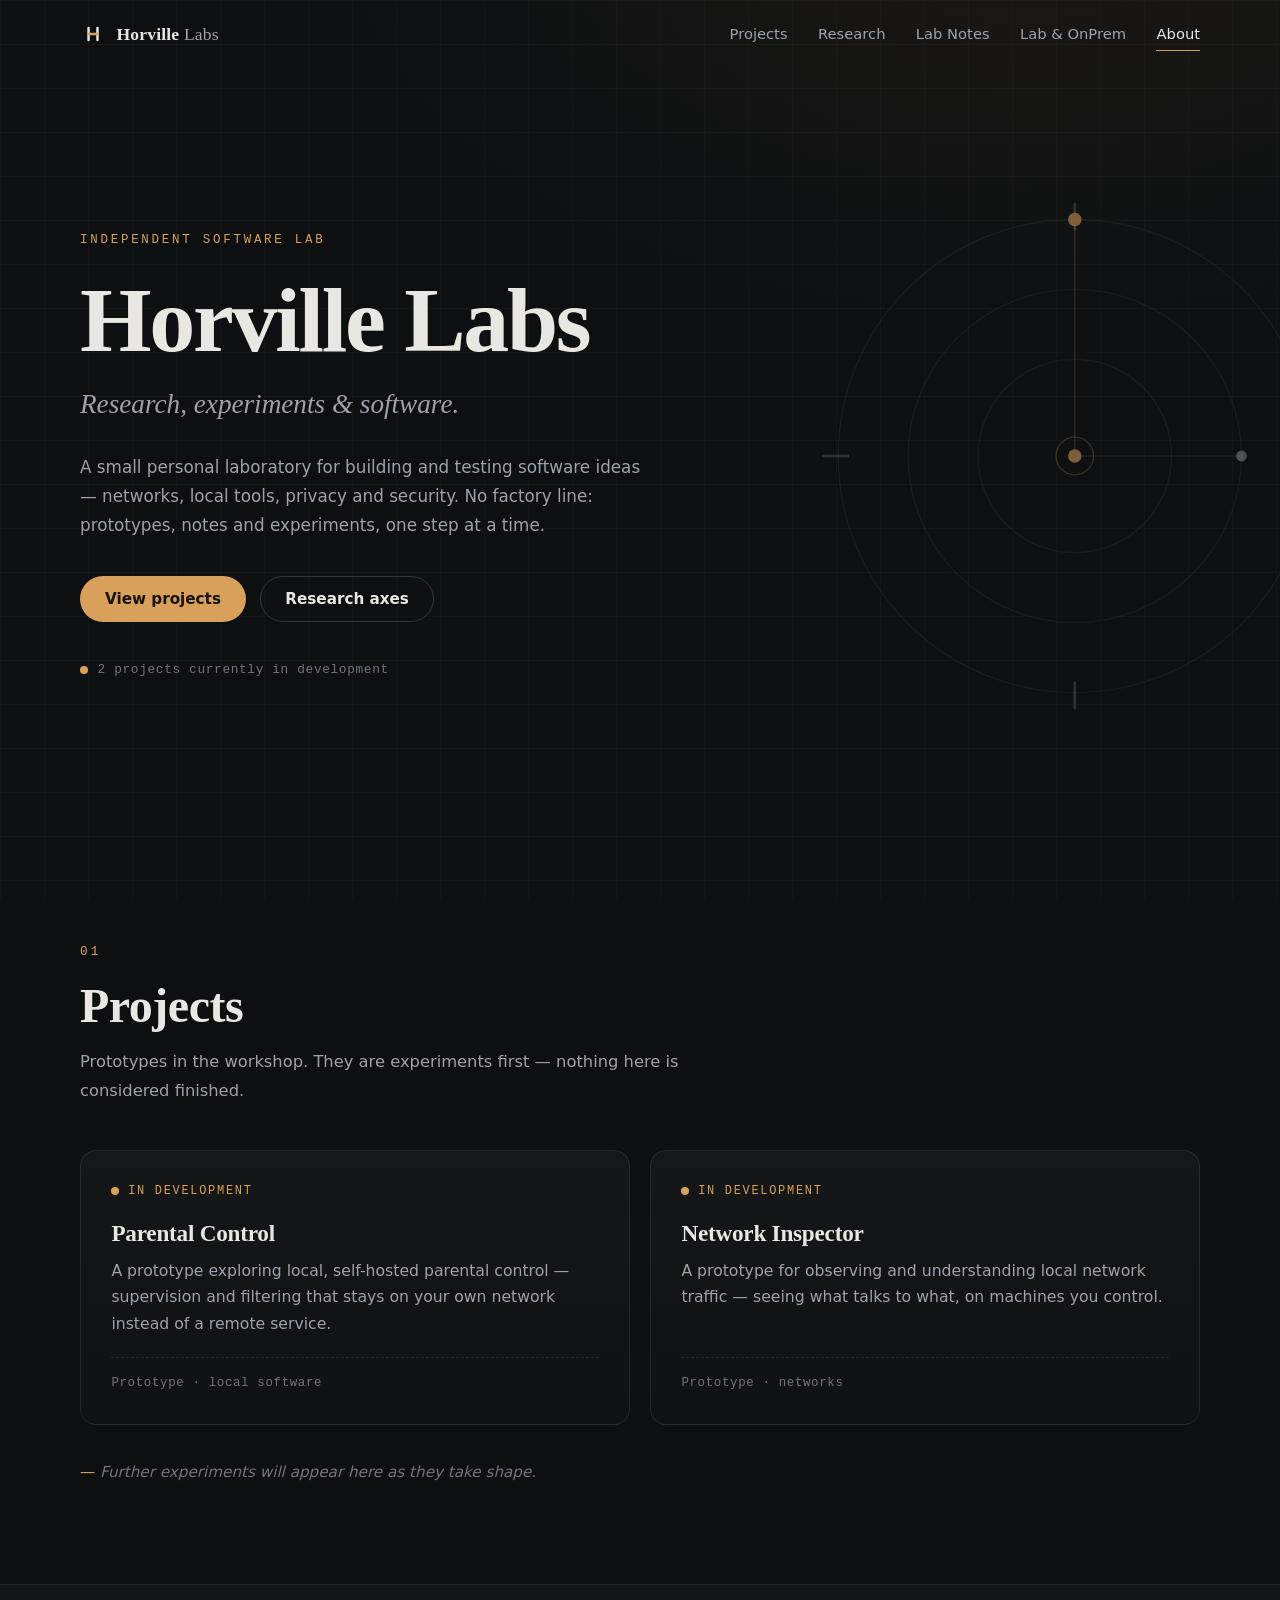
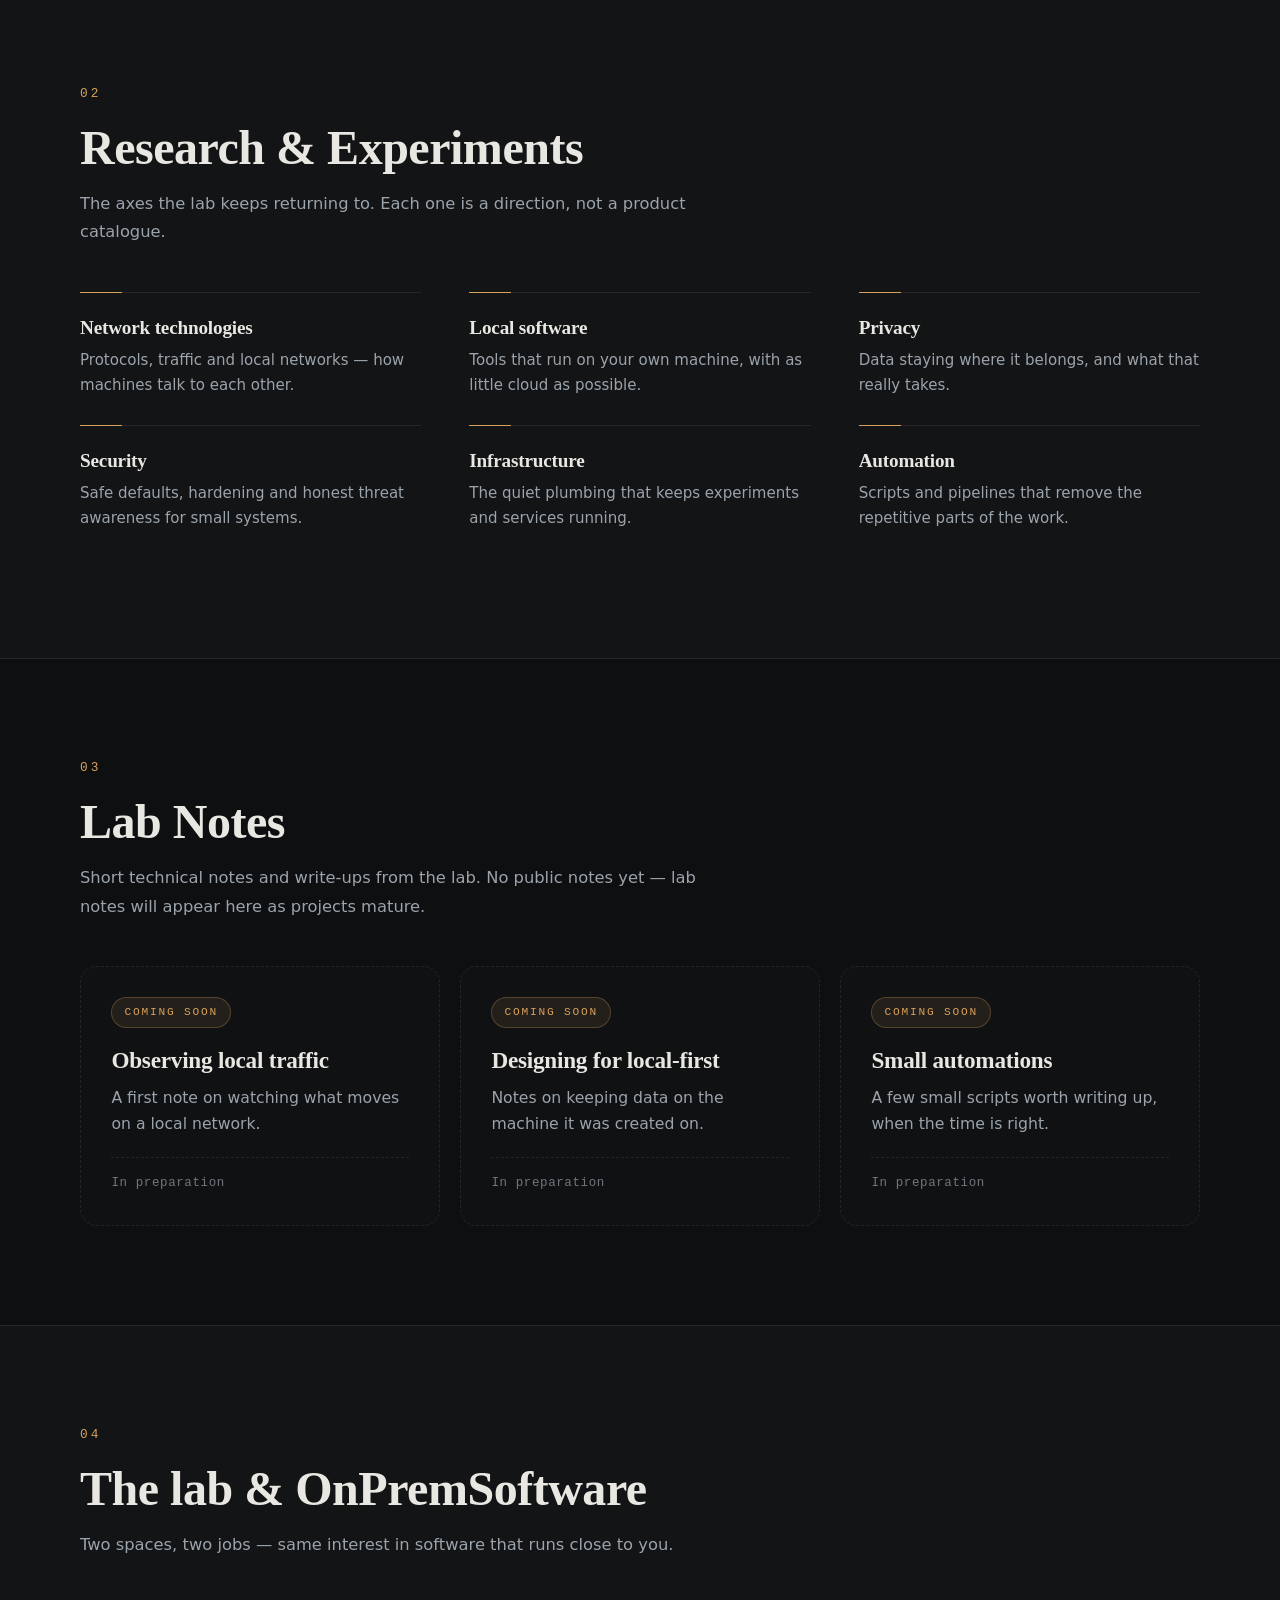
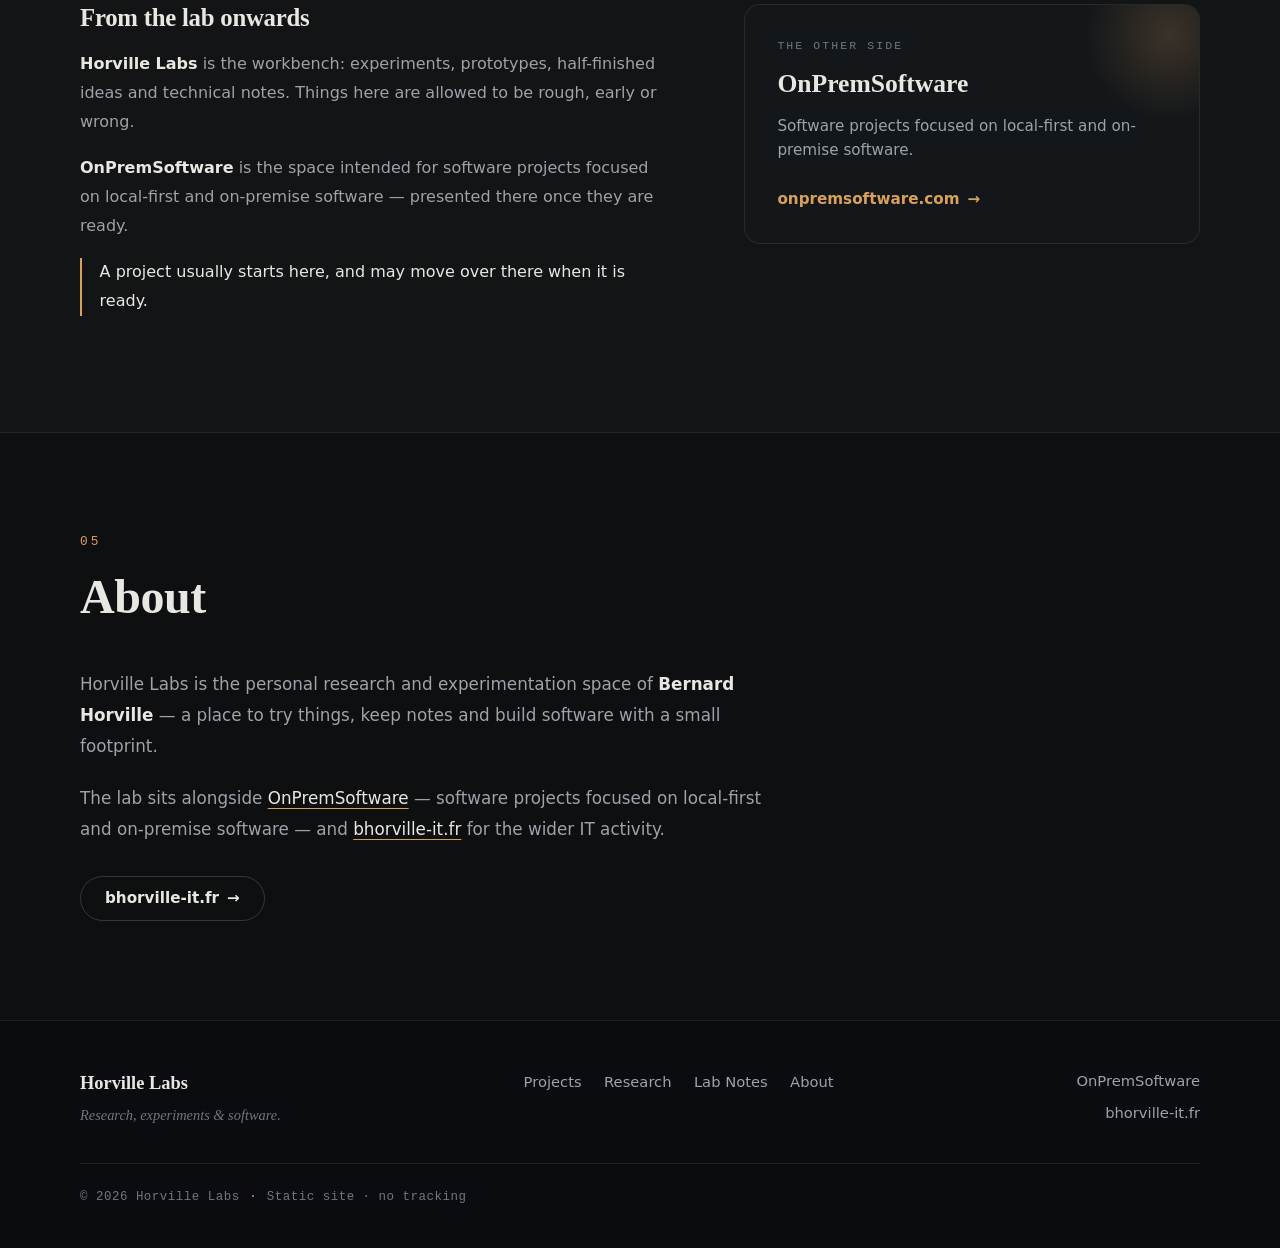
==== index.html @ bf5aa329 "Initial Horville Labs website" ====
<!DOCTYPE html>
<html lang="en">
<head>
  <meta charset="utf-8">
  <meta name="viewport" content="width=device-width, initial-scale=1">

  <title>Horville Labs — Research, experiments &amp; software</title>
  <meta name="description" content="Horville Labs is a personal software research laboratory: prototypes and experiments around networks, local software, privacy and security.">
  <link rel="canonical" href="https://horville-labs.fr/">
  <meta name="theme-color" content="#0d0f11">
  <meta name="color-scheme" content="dark">
  <meta name="author" content="Horville Labs">

  <meta property="og:type" content="website">
  <meta property="og:site_name" content="Horville Labs">
  <meta property="og:title" content="Horville Labs — Research, experiments &amp; software">
  <meta property="og:description" content="A personal software research laboratory: prototypes and experiments around networks, local software, privacy and security.">
  <meta property="og:url" content="https://horville-labs.fr/">
  <meta property="og:image" content="https://horville-labs.fr/assets/og-image.png">
  <meta property="og:image:width" content="1200">
  <meta property="og:image:height" content="630">
  <meta property="og:image:alt" content="Horville Labs — Research, experiments &amp; software.">
  <meta property="og:locale" content="en_GB">

  <meta name="twitter:card" content="summary_large_image">
  <meta name="twitter:title" content="Horville Labs — Research, experiments &amp; software">
  <meta name="twitter:description" content="A personal software research laboratory: prototypes and experiments around networks, local software, privacy and security.">
  <meta name="twitter:image" content="https://horville-labs.fr/assets/og-image.png">

  <link rel="icon" href="favicon.svg" type="image/svg+xml">
  <link rel="apple-touch-icon" href="assets/apple-touch-icon.png">

  <link rel="stylesheet" href="css/style.css">
  <script>document.documentElement.classList.add('js');</script>
  <script src="js/main.js" defer></script>

  <script type="application/ld+json">
  {
    "@context": "https://schema.org",
    "@type": "WebSite",
    "name": "Horville Labs",
    "url": "https://horville-labs.fr/",
    "description": "A personal software research laboratory: prototypes and experiments around networks, local software, privacy and security.",
    "inLanguage": "en"
  }
  </script>
</head>

<body id="top">
  <a class="skip-link" href="#main">Skip to content</a>

  <header class="site-header" data-header>
    <div class="container header-inner">
      <a class="brand" href="#top" aria-label="Horville Labs, back to top">
        <svg class="brand-mark" viewBox="0 0 64 64" aria-hidden="true" focusable="false">
          <rect width="64" height="64" rx="14" fill="none"/>
          <path d="M21 17v30M43 17v30" stroke="currentColor" stroke-width="6" stroke-linecap="round"/>
          <path class="brand-mark-accent" d="M21 32h22" stroke-width="6" stroke-linecap="round"/>
        </svg>
        <span class="brand-name">Horville<em>&nbsp;Labs</em></span>
      </a>

      <button class="nav-toggle" type="button" aria-expanded="false" aria-controls="site-nav">
        <span class="nav-toggle-bar" aria-hidden="true"></span>
        <span class="visually-hidden">Menu</span>
      </button>

      <nav class="site-nav" id="site-nav" aria-label="Main navigation" data-nav>
        <ul class="nav-list">
          <li><a href="#projects">Projects</a></li>
          <li><a href="#research">Research</a></li>
          <li><a href="#notes">Lab Notes</a></li>
          <li><a href="#onprem">Lab &amp; OnPrem</a></li>
          <li><a href="#about">About</a></li>
        </ul>
      </nav>
    </div>
  </header>

  <main id="main">

    <!-- ============ 1. HERO ============ -->
    <section class="hero" aria-labelledby="hero-title">
      <svg class="hero-graphic" viewBox="0 0 400 400" aria-hidden="true" focusable="false">
        <g class="hg-rings">
          <circle cx="200" cy="200" r="176" class="hg-ring"/>
          <circle cx="200" cy="200" r="124" class="hg-ring"/>
          <circle cx="200" cy="200" r="72" class="hg-ring"/>
          <path d="M200 12v20M200 368v20M12 200h20M368 200h20" class="hg-tick"/>
        </g>
        <g class="hg-orbit hg-orbit--a">
          <circle cx="200" cy="24" r="5" class="hg-node"/>
          <line x1="200" y1="200" x2="200" y2="24" class="hg-spoke"/>
        </g>
        <g class="hg-orbit hg-orbit--b">
          <circle cx="324" cy="200" r="4" class="hg-node hg-node--soft"/>
          <line x1="200" y1="200" x2="324" y2="200" class="hg-spoke hg-spoke--soft"/>
        </g>
        <circle cx="200" cy="200" r="5" class="hg-core"/>
        <circle cx="200" cy="200" r="14" class="hg-halo"/>
      </svg>

      <div class="container hero-inner">
        <p class="eyebrow reveal">Independent software lab</p>
        <h1 id="hero-title" class="hero-title reveal">Horville&nbsp;Labs</h1>
        <p class="hero-subtitle reveal">Research, experiments &amp; software.</p>
        <p class="hero-lead reveal">
          A small personal laboratory for building and testing software ideas —
          networks, local tools, privacy and security. No factory line:
          prototypes, notes and experiments, one step at a time.
        </p>
        <div class="hero-actions reveal">
          <a class="btn btn-primary" href="#projects">View projects</a>
          <a class="btn btn-ghost" href="#research">Research axes</a>
        </div>
        <p class="hero-status reveal">
          <span class="status-dot" aria-hidden="true"></span>
          2 projects currently in development
        </p>
      </div>
    </section>

    <!-- ============ 2. PROJECTS ============ -->
    <section class="section" id="projects" aria-labelledby="projects-title">
      <div class="container">
        <header class="section-head reveal">
          <p class="section-index" aria-hidden="true">01</p>
          <h2 id="projects-title">Projects</h2>
          <p class="section-lead">
            Prototypes in the workshop. They are experiments first —
            nothing here is considered finished.
          </p>
        </header>

        <!-- To add a project: copy one <li> block below and edit title, status and description. -->
        <ul class="project-grid">
          <li class="reveal">
            <article class="card project-card">
              <p class="card-status">
                <span class="status-dot" aria-hidden="true"></span>
                In development
              </p>
              <h3 class="card-title">Parental Control</h3>
              <p class="card-text">
                A prototype exploring local, self-hosted parental control —
                supervision and filtering that stays on your own network
                instead of a remote service.
              </p>
              <p class="card-meta">Prototype · local software</p>
            </article>
          </li>
          <li class="reveal">
            <article class="card project-card">
              <p class="card-status">
                <span class="status-dot" aria-hidden="true"></span>
                In development
              </p>
              <h3 class="card-title">Network Inspector</h3>
              <p class="card-text">
                A prototype for observing and understanding local network
                traffic — seeing what talks to what, on machines you control.
              </p>
              <p class="card-meta">Prototype · networks</p>
            </article>
          </li>
        </ul>

        <p class="section-note reveal">
          Further experiments will appear here as they take shape.
        </p>
      </div>
    </section>

    <!-- ============ 3. RESEARCH & EXPERIMENTS ============ -->
    <section class="section section--soft" id="research" aria-labelledby="research-title">
      <div class="container">
        <header class="section-head reveal">
          <p class="section-index" aria-hidden="true">02</p>
          <h2 id="research-title">Research &amp; Experiments</h2>
          <p class="section-lead">
            The axes the lab keeps returning to. Each one is a direction,
            not a product catalogue.
          </p>
        </header>

        <ul class="axes-grid">
          <li class="axis reveal">
            <h3>Network technologies</h3>
            <p>Protocols, traffic and local networks — how machines talk to each other.</p>
          </li>
          <li class="axis reveal">
            <h3>Local software</h3>
            <p>Tools that run on your own machine, with as little cloud as possible.</p>
          </li>
          <li class="axis reveal">
            <h3>Privacy</h3>
            <p>Data staying where it belongs, and what that really takes.</p>
          </li>
          <li class="axis reveal">
            <h3>Security</h3>
            <p>Safe defaults, hardening and honest threat awareness for small systems.</p>
          </li>
          <li class="axis reveal">
            <h3>Infrastructure</h3>
            <p>The quiet plumbing that keeps experiments and services running.</p>
          </li>
          <li class="axis reveal">
            <h3>Automation</h3>
            <p>Scripts and pipelines that remove the repetitive parts of the work.</p>
          </li>
        </ul>
      </div>
    </section>

    <!-- ============ 4. LAB NOTES ============ -->
    <section class="section" id="notes" aria-labelledby="notes-title">
      <div class="container">
        <header class="section-head reveal">
          <p class="section-index" aria-hidden="true">03</p>
          <h2 id="notes-title">Lab Notes</h2>
          <p class="section-lead">
            Short technical notes and write-ups from the lab.
            No public notes yet — lab notes will appear here as projects
            mature.
          </p>
        </header>

        <ul class="notes-grid">
          <li class="reveal">
            <article class="card note-card">
              <p class="badge">Coming soon</p>
              <h3 class="card-title">Observing local traffic</h3>
              <p class="card-text">
                A first note on watching what moves on a local network.
              </p>
              <p class="card-meta">In preparation</p>
            </article>
          </li>
          <li class="reveal">
            <article class="card note-card">
              <p class="badge">Coming soon</p>
              <h3 class="card-title">Designing for local-first</h3>
              <p class="card-text">
                Notes on keeping data on the machine it was created on.
              </p>
              <p class="card-meta">In preparation</p>
            </article>
          </li>
          <li class="reveal">
            <article class="card note-card">
              <p class="badge">Coming soon</p>
              <h3 class="card-title">Small automations</h3>
              <p class="card-text">
                A few small scripts worth writing up, when the time is right.
              </p>
              <p class="card-meta">In preparation</p>
            </article>
          </li>
        </ul>
      </div>
    </section>

    <!-- ============ 5. RELATIONSHIP WITH ONPREMSOFTWARE ============ -->
    <section class="section section--soft" id="onprem" aria-labelledby="onprem-title">
      <div class="container">
        <header class="section-head reveal">
          <p class="section-index" aria-hidden="true">04</p>
          <h2 id="onprem-title">The lab &amp; OnPremSoftware</h2>
          <p class="section-lead">
            Two spaces, two jobs — same interest in software that runs close
            to you.
          </p>
        </header>

        <div class="split">
          <div class="split-text reveal">
            <h3>From the lab onwards</h3>
            <p>
              <strong>Horville Labs</strong> is the workbench: experiments,
              prototypes, half-finished ideas and technical notes. Things here
              are allowed to be rough, early or wrong.
            </p>
            <p>
              <strong>OnPremSoftware</strong> is the space intended for
              software projects focused on local-first and on-premise
              software — presented there once they are ready.
            </p>
            <p class="split-note">
              A project usually starts here, and may move over there when it
              is ready.
            </p>
          </div>

          <aside class="link-card reveal" aria-label="OnPremSoftware">
            <p class="link-card-label">The other side</p>
            <p class="link-card-name">OnPremSoftware</p>
            <p class="link-card-text">
              Software projects focused on local-first and on-premise
              software.
            </p>
            <a class="link-arrow" href="https://onpremsoftware.com" rel="noopener">
              onpremsoftware.com
              <span aria-hidden="true">&rarr;</span>
            </a>
          </aside>
        </div>
      </div>
    </section>

    <!-- ============ 6. ABOUT ============ -->
    <section class="section" id="about" aria-labelledby="about-title">
      <div class="container">
        <header class="section-head reveal">
          <p class="section-index" aria-hidden="true">05</p>
          <h2 id="about-title">About</h2>
        </header>

        <div class="about reveal">
          <p>
            Horville Labs is the personal research and experimentation space
            of <strong>Bernard Horville</strong> — a place to try things,
            keep notes and build software with a small footprint.
          </p>
          <p>
            The lab sits alongside
            <a href="https://onpremsoftware.com" rel="noopener">OnPremSoftware</a>
            — software projects focused on local-first and on-premise
            software — and
            <a href="https://bhorville-it.fr" rel="noopener">bhorville-it.fr</a>
            for the wider IT activity.
          </p>
          <a class="btn btn-ghost" href="https://bhorville-it.fr" rel="noopener">
            bhorville-it.fr <span aria-hidden="true">&rarr;</span>
          </a>
        </div>
      </div>
    </section>

  </main>

  <footer class="site-footer">
    <div class="container footer-inner">
      <div class="footer-brand">
        <p class="footer-name">Horville Labs</p>
        <p class="footer-tag">Research, experiments &amp; software.</p>
      </div>

      <nav class="footer-nav" aria-label="Footer navigation">
        <ul>
          <li><a href="#projects">Projects</a></li>
          <li><a href="#research">Research</a></li>
          <li><a href="#notes">Lab Notes</a></li>
          <li><a href="#about">About</a></li>
        </ul>
      </nav>

      <div class="footer-links">
        <a href="https://onpremsoftware.com" rel="noopener">OnPremSoftware</a>
        <a href="https://bhorville-it.fr" rel="noopener">bhorville-it.fr</a>
      </div>

      <p class="footer-copy">
        <span>&copy; <span data-year>2026</span> Horville Labs</span>
        <span class="footer-sep" aria-hidden="true">·</span>
        <span>Static site · no tracking</span>
      </p>
    </div>
  </footer>
</body>
</html>
---- css/style.css ----
/* ==========================================================================
   Horville Labs — Research, experiments & software
   Design: dark, elegant, experimental — no framework, no build step.
   ========================================================================== */

:root {
  --bg: #0d0f11;
  --bg-soft: #101315;
  --surface: rgba(255, 255, 255, 0.025);
  --surface-strong: #14171a;
  --line: rgba(233, 231, 226, 0.09);
  --line-strong: rgba(233, 231, 226, 0.18);
  --text: #e9e7e2;
  --muted: #9ba3ab;
  --faint: #6f767e;
  --accent: #d9a05b;
  --accent-strong: #e8b273;
  --accent-ink: #17110a;
  --accent-soft: rgba(217, 160, 91, 0.1);

  --serif: "Iowan Old Style", "Palatino Linotype", Palatino, "Book Antiqua",
    Georgia, "Times New Roman", serif;
  --sans: system-ui, -apple-system, "Segoe UI", Roboto, Helvetica, Arial,
    sans-serif;
  --mono: ui-monospace, SFMono-Regular, "SF Mono", Menlo, Consolas,
    "Liberation Mono", monospace;

  --radius: 16px;
  --container: 1120px;
  --header-h: 68px;
  --ease: cubic-bezier(0.2, 0.7, 0.3, 1);
}

/* ---------- Reset & base ---------- */

*,
*::before,
*::after {
  box-sizing: border-box;
}

html {
  scroll-behavior: smooth;
  scroll-padding-top: calc(var(--header-h) + 16px);
  -webkit-text-size-adjust: 100%;
  scrollbar-color: #2a2f34 var(--bg);
  scrollbar-width: thin;
}

body {
  margin: 0;
  background-color: var(--bg);
  background-image:
    linear-gradient(rgba(233, 231, 226, 0.025) 1px, transparent 1px),
    linear-gradient(90deg, rgba(233, 231, 226, 0.025) 1px, transparent 1px),
    radial-gradient(
      1100px 650px at 80% -10%,
      rgba(217, 160, 91, 0.07),
      transparent 65%
    );
  background-size: 44px 44px, 44px 44px, 100% 100%;
  background-attachment: fixed;
  color: var(--text);
  font-family: var(--sans);
  font-size: 1rem;
  line-height: 1.6;
  -webkit-font-smoothing: antialiased;
  -moz-osx-font-smoothing: grayscale;
}

h1,
h2,
h3 {
  font-family: var(--serif);
  font-weight: 700;
  line-height: 1.15;
  letter-spacing: -0.01em;
  margin: 0;
  text-wrap: balance;
}

p {
  margin: 0;
}

a {
  color: inherit;
}

img,
svg {
  display: block;
  max-width: 100%;
}

ul {
  margin: 0;
  padding: 0;
  list-style: none;
}

::selection {
  background: rgba(217, 160, 91, 0.32);
  color: #fff;
}

:focus-visible {
  outline: 2px solid var(--accent);
  outline-offset: 3px;
  border-radius: 3px;
}

.container {
  width: min(var(--container), 100% - 2.5rem);
  margin-inline: auto;
}

.visually-hidden {
  position: absolute !important;
  width: 1px;
  height: 1px;
  padding: 0;
  margin: -1px;
  overflow: hidden;
  clip: rect(0 0 0 0);
  white-space: nowrap;
  border: 0;
}

.skip-link {
  position: absolute;
  top: -100%;
  left: 1rem;
  z-index: 100;
  padding: 0.7rem 1.1rem;
  background: var(--accent);
  color: var(--accent-ink);
  font-weight: 600;
  text-decoration: none;
  border-radius: 0 0 8px 8px;
}

.skip-link:focus {
  top: 0;
}

/* ---------- Header ---------- */

.site-header {
  position: sticky;
  top: 0;
  z-index: 60;
  border-bottom: 1px solid transparent;
  transition: background-color 0.3s ease, border-color 0.3s ease;
}

.site-header.is-scrolled {
  background-color: rgba(13, 15, 17, 0.86);
  -webkit-backdrop-filter: blur(12px);
  backdrop-filter: blur(12px);
  border-bottom-color: var(--line);
}

.header-inner {
  display: flex;
  align-items: center;
  justify-content: space-between;
  gap: 1.5rem;
  min-height: var(--header-h);
}

.brand {
  display: inline-flex;
  align-items: center;
  gap: 0.65rem;
  text-decoration: none;
  color: var(--text);
}

.brand-mark {
  width: 26px;
  height: 26px;
}

.brand-mark-accent {
  stroke: var(--accent);
}

.brand-name {
  font-family: var(--serif);
  font-size: 1.1rem;
  font-weight: 700;
  letter-spacing: 0.01em;
}

.brand-name em {
  font-style: normal;
  font-weight: 400;
  color: var(--muted);
}

.nav-list {
  display: flex;
  align-items: center;
  gap: clamp(1rem, 2.4vw, 1.9rem);
}

.nav-list a {
  position: relative;
  display: inline-block;
  padding: 0.35rem 0;
  font-size: 0.92rem;
  color: var(--muted);
  text-decoration: none;
  transition: color 0.25s ease;
}

.nav-list a::after {
  content: "";
  position: absolute;
  left: 0;
  bottom: 0;
  width: 0;
  height: 1px;
  background: var(--accent);
  transition: width 0.3s var(--ease);
}

.nav-list a:hover,
.nav-list a:focus-visible,
.nav-list a[aria-current="true"] {
  color: var(--text);
}

.nav-list a:hover::after,
.nav-list a:focus-visible::after,
.nav-list a[aria-current="true"]::after {
  width: 100%;
}

.nav-toggle {
  display: none;
  align-items: center;
  justify-content: center;
  width: 44px;
  height: 44px;
  padding: 0;
  background: none;
  border: 1px solid var(--line);
  border-radius: 10px;
  cursor: pointer;
}

.nav-toggle-bar,
.nav-toggle-bar::before,
.nav-toggle-bar::after {
  display: block;
  width: 18px;
  height: 1.5px;
  background: var(--text);
  transition: transform 0.3s var(--ease), opacity 0.2s ease;
}

.nav-toggle-bar {
  position: relative;
}

.nav-toggle-bar::before,
.nav-toggle-bar::after {
  content: "";
  position: absolute;
  left: 0;
}

.nav-toggle-bar::before {
  top: -6px;
}

.nav-toggle-bar::after {
  top: 6px;
}

.nav-toggle[aria-expanded="true"] .nav-toggle-bar {
  background: transparent;
}

.nav-toggle[aria-expanded="true"] .nav-toggle-bar::before {
  transform: translateY(6px) rotate(45deg);
}

.nav-toggle[aria-expanded="true"] .nav-toggle-bar::after {
  transform: translateY(-6px) rotate(-45deg);
}

/* ---------- Hero ---------- */

.hero {
  position: relative;
  display: flex;
  align-items: center;
  min-height: min(86vh, 920px);
  padding: clamp(4rem, 10vh, 7rem) 0;
  overflow: hidden;
}

.hero-inner {
  position: relative;
  z-index: 1;
}

.hero-graphic {
  position: absolute;
  top: 50%;
  right: max(-70px, -5vw);
  width: clamp(360px, 42vw, 540px);
  transform: translateY(-50%);
  opacity: 0.55;
  pointer-events: none;
  z-index: 0;
}

.eyebrow {
  font-family: var(--mono);
  font-size: 0.78rem;
  letter-spacing: 0.22em;
  text-transform: uppercase;
  color: var(--accent);
  margin-bottom: 1.4rem;
}

.hero-title {
  font-size: clamp(3rem, 9.5vw, 5.75rem);
  line-height: 1;
  letter-spacing: -0.025em;
}

.hero-subtitle {
  margin-top: 1.1rem;
  font-family: var(--serif);
  font-style: italic;
  font-size: clamp(1.25rem, 2.6vw, 1.7rem);
  color: var(--muted);
}

.hero-lead {
  max-width: 54ch;
  margin-top: 1.6rem;
  font-size: 1.05rem;
  line-height: 1.75;
  color: var(--muted);
}

.hero-actions {
  display: flex;
  flex-wrap: wrap;
  gap: 0.9rem;
  margin-top: 2.2rem;
}

.hero-status {
  display: flex;
  align-items: center;
  gap: 0.6rem;
  margin-top: 2.4rem;
  font-family: var(--mono);
  font-size: 0.8rem;
  letter-spacing: 0.05em;
  color: var(--faint);
}

/* Hero graphic elements */

.hg-ring {
  fill: none;
  stroke: rgba(233, 231, 226, 0.1);
  stroke-width: 1;
}

.hg-tick {
  fill: none;
  stroke: rgba(233, 231, 226, 0.28);
  stroke-width: 2;
}

.hg-orbit {
  transform-box: view-box;
  transform-origin: 50% 50%;
}

.hg-orbit--a {
  animation: hg-spin 44s linear infinite;
}

.hg-orbit--b {
  animation: hg-spin 76s linear infinite reverse;
}

.hg-node {
  fill: var(--accent);
}

.hg-node--soft {
  fill: rgba(233, 231, 226, 0.55);
}

.hg-spoke {
  stroke: rgba(217, 160, 91, 0.35);
  stroke-width: 1;
}

.hg-spoke--soft {
  stroke: rgba(233, 231, 226, 0.12);
}

.hg-core {
  fill: var(--accent);
}

.hg-halo {
  fill: none;
  stroke: rgba(217, 160, 91, 0.4);
  stroke-width: 1;
  animation: hg-breathe 4.5s ease-in-out infinite;
}

@keyframes hg-spin {
  to {
    transform: rotate(360deg);
  }
}

@keyframes hg-breathe {
  0%,
  100% {
    opacity: 0.35;
  }
  50% {
    opacity: 1;
  }
}

/* ---------- Buttons ---------- */

.btn {
  display: inline-flex;
  align-items: center;
  gap: 0.5rem;
  padding: 0.8rem 1.5rem;
  border: 1px solid transparent;
  border-radius: 999px;
  font-family: var(--sans);
  font-size: 0.95rem;
  font-weight: 600;
  line-height: 1.2;
  text-decoration: none;
  cursor: pointer;
  transition: background-color 0.25s ease, border-color 0.25s ease,
    color 0.25s ease, transform 0.25s var(--ease);
}

.btn-primary {
  background: var(--accent);
  color: var(--accent-ink);
}

.btn-primary:hover {
  background: var(--accent-strong);
  transform: translateY(-1px);
}

.btn-ghost {
  border-color: var(--line-strong);
  color: var(--text);
}

.btn-ghost:hover {
  border-color: var(--accent);
  color: var(--accent);
  transform: translateY(-1px);
}

/* ---------- Sections ---------- */

.section {
  position: relative;
  padding: clamp(4.5rem, 11vh, 7.5rem) 0;
  scroll-margin-top: calc(var(--header-h) + 8px);
}

.section--soft {
  background-color: rgba(255, 255, 255, 0.018);
  border-top: 1px solid var(--line);
  border-bottom: 1px solid var(--line);
}

.section-head {
  max-width: 62ch;
  margin-bottom: clamp(2.5rem, 5vh, 3.5rem);
}

.section-index {
  font-family: var(--mono);
  font-size: 0.8rem;
  letter-spacing: 0.24em;
  color: var(--accent);
  margin-bottom: 1rem;
}

.section-head h2 {
  font-size: clamp(2rem, 4.5vw, 3rem);
  margin-bottom: 0.9rem;
}

.section-lead {
  color: var(--muted);
  line-height: 1.75;
  font-size: 1.02rem;
}

.section-note {
  margin-top: 2.2rem;
  color: var(--faint);
  font-size: 0.95rem;
  font-style: italic;
}

.section-note::before {
  content: "— ";
  color: var(--accent);
  font-style: normal;
}

/* ---------- Cards (projects, notes) ---------- */

.project-grid,
.notes-grid {
  display: grid;
  grid-template-columns: repeat(auto-fit, minmax(290px, 1fr));
  gap: 1.25rem;
}

.project-grid > li,
.notes-grid > li {
  display: flex;
}

.card {
  position: relative;
  display: flex;
  flex-direction: column;
  flex: 1;
  width: 100%;
  padding: clamp(1.4rem, 3vw, 1.9rem);
  background: linear-gradient(
    180deg,
    rgba(255, 255, 255, 0.035),
    rgba(255, 255, 255, 0.012)
  );
  border: 1px solid var(--line);
  border-radius: var(--radius);
  overflow: hidden;
  transition: border-color 0.3s ease, transform 0.3s var(--ease),
    background-color 0.3s ease;
}

.card::before {
  content: "";
  position: absolute;
  top: 0;
  left: 0;
  width: 100%;
  height: 2px;
  background: linear-gradient(90deg, var(--accent), transparent 65%);
  opacity: 0;
  transition: opacity 0.35s ease;
}

.card:hover {
  border-color: var(--line-strong);
  transform: translateY(-3px);
}

.card:hover::before {
  opacity: 0.85;
}

.card-status {
  display: flex;
  align-items: center;
  gap: 0.55rem;
  font-family: var(--mono);
  font-size: 0.75rem;
  letter-spacing: 0.14em;
  text-transform: uppercase;
  color: var(--accent);
  margin-bottom: 1.2rem;
}

.status-dot {
  width: 8px;
  height: 8px;
  border-radius: 50%;
  background: var(--accent);
  animation: dot-pulse 2.8s ease-out infinite;
}

@keyframes dot-pulse {
  0% {
    box-shadow: 0 0 0 0 rgba(217, 160, 91, 0.45);
  }
  70% {
    box-shadow: 0 0 0 7px rgba(217, 160, 91, 0);
  }
  100% {
    box-shadow: 0 0 0 0 rgba(217, 160, 91, 0);
  }
}

.card-title {
  font-size: 1.45rem;
  margin-bottom: 0.7rem;
}

.card-text {
  color: var(--muted);
  font-size: 0.98rem;
  line-height: 1.7;
}

.card-meta {
  margin-top: auto;
  padding-top: 1.2rem;
  font-family: var(--mono);
  font-size: 0.78rem;
  letter-spacing: 0.05em;
  color: var(--faint);
}

.card-meta::before {
  content: "";
  display: block;
  margin-bottom: 1rem;
  border-top: 1px dashed var(--line);
}

.badge {
  display: inline-block;
  align-self: flex-start;
  padding: 0.32rem 0.75rem;
  margin-bottom: 1.2rem;
  font-family: var(--mono);
  font-size: 0.7rem;
  letter-spacing: 0.16em;
  text-transform: uppercase;
  color: var(--accent);
  background: var(--accent-soft);
  border: 1px solid rgba(217, 160, 91, 0.28);
  border-radius: 999px;
}

.note-card {
  background: rgba(255, 255, 255, 0.012);
  border-style: dashed;
}

/* ---------- Research axes ---------- */

.axes-grid {
  display: grid;
  grid-template-columns: repeat(auto-fit, minmax(255px, 1fr));
  column-gap: clamp(1.5rem, 4vw, 3rem);
  row-gap: 0;
}

.axis {
  position: relative;
  padding: 1.5rem 0 1.75rem;
  border-top: 1px solid var(--line);
}

.axis::before {
  content: "";
  position: absolute;
  top: -1px;
  left: 0;
  width: 42px;
  height: 1px;
  background: var(--accent);
}

.axis h3 {
  font-size: 1.2rem;
  margin-bottom: 0.55rem;
}

.axis p {
  color: var(--muted);
  font-size: 0.94rem;
  line-height: 1.65;
}

/* ---------- Split: lab & OnPremSoftware ---------- */

.split {
  display: grid;
  grid-template-columns: 1.15fr 0.85fr;
  gap: clamp(1.5rem, 4vw, 3rem);
  align-items: start;
}

.split-text h3 {
  font-size: 1.55rem;
  margin-bottom: 1.1rem;
}

.split-text p {
  color: var(--muted);
  line-height: 1.8;
  margin-bottom: 1.1rem;
  max-width: 58ch;
}

.split-text strong {
  color: var(--text);
}

.split-note {
  padding-left: 1.1rem;
  border-left: 2px solid var(--accent);
  color: var(--text) !important;
}

.link-card {
  position: relative;
  padding: clamp(1.5rem, 3vw, 2rem);
  background: var(--surface-strong);
  border: 1px solid var(--line);
  border-radius: var(--radius);
  overflow: hidden;
}

.link-card::after {
  content: "";
  position: absolute;
  top: -55px;
  right: -55px;
  width: 170px;
  height: 170px;
  background: radial-gradient(
    circle,
    rgba(217, 160, 91, 0.2),
    transparent 70%
  );
  pointer-events: none;
}

.link-card-label {
  font-family: var(--mono);
  font-size: 0.72rem;
  letter-spacing: 0.18em;
  text-transform: uppercase;
  color: var(--faint);
}

.link-card-name {
  font-family: var(--serif);
  font-size: 1.6rem;
  font-weight: 700;
  margin-top: 0.5rem;
}

.link-card-text {
  margin-top: 0.6rem;
  color: var(--muted);
  font-size: 0.95rem;
}

.link-arrow {
  display: inline-flex;
  align-items: center;
  gap: 0.5rem;
  margin-top: 1.5rem;
  font-weight: 600;
  font-size: 0.95rem;
  color: var(--accent);
  text-decoration: none;
  transition: gap 0.25s var(--ease), color 0.25s ease;
}

.link-arrow:hover {
  gap: 0.85rem;
  color: var(--accent-strong);
}

/* ---------- About ---------- */

.about {
  max-width: 68ch;
}

.about p {
  color: var(--muted);
  font-size: 1.05rem;
  line-height: 1.85;
  margin-bottom: 1.3rem;
}

.about strong {
  color: var(--text);
}

.about p a {
  color: var(--text);
  text-decoration: underline;
  text-decoration-color: var(--accent);
  text-decoration-thickness: 1px;
  text-underline-offset: 4px;
  transition: color 0.25s ease;
}

.about p a:hover {
  color: var(--accent);
}

.about .btn {
  margin-top: 0.6rem;
}

/* ---------- Footer ---------- */

.site-footer {
  border-top: 1px solid var(--line);
  background-color: rgba(11, 13, 15, 0.9);
  padding: 3rem 0 2.5rem;
}

.footer-inner {
  display: flex;
  flex-wrap: wrap;
  gap: 1.75rem 3rem;
  align-items: flex-start;
  justify-content: space-between;
}

.footer-name {
  font-family: var(--serif);
  font-size: 1.15rem;
  font-weight: 700;
}

.footer-tag {
  margin-top: 0.3rem;
  font-family: var(--serif);
  font-style: italic;
  font-size: 0.9rem;
  color: var(--faint);
}

.footer-nav ul {
  display: flex;
  flex-wrap: wrap;
  gap: 1.4rem;
}

.footer-nav a,
.footer-links a {
  font-size: 0.92rem;
  color: var(--muted);
  text-decoration: none;
  transition: color 0.25s ease;
}

.footer-nav a:hover,
.footer-links a:hover {
  color: var(--accent);
}

.footer-links {
  display: flex;
  flex-direction: column;
  gap: 0.5rem;
  text-align: right;
}

.footer-copy {
  display: flex;
  flex-wrap: wrap;
  gap: 0.6rem;
  width: 100%;
  margin-top: 0.5rem;
  padding-top: 1.5rem;
  border-top: 1px solid var(--line);
  font-family: var(--mono);
  font-size: 0.78rem;
  letter-spacing: 0.04em;
  color: var(--faint);
}

.footer-sep {
  color: var(--accent);
}

/* ---------- Scroll reveal (JS only) ---------- */

.js .reveal {
  opacity: 0;
  transform: translateY(16px);
}

.js .reveal.is-visible {
  opacity: 1;
  transform: none;
  transition: opacity 0.7s var(--ease), transform 0.7s var(--ease);
}

.project-grid > .reveal:nth-child(2),
.notes-grid > .reveal:nth-child(2),
.axes-grid > .reveal:nth-child(2) {
  transition-delay: 0.08s;
}

.notes-grid > .reveal:nth-child(3),
.axes-grid > .reveal:nth-child(3) {
  transition-delay: 0.16s;
}

.axes-grid > .reveal:nth-child(4) {
  transition-delay: 0.24s;
}

.axes-grid > .reveal:nth-child(5) {
  transition-delay: 0.32s;
}

.axes-grid > .reveal:nth-child(6) {
  transition-delay: 0.4s;
}

/* ---------- Responsive ---------- */

@media (max-width: 900px) {
  .hero-graphic {
    right: -16vw;
    width: 72vw;
    opacity: 0.22;
  }

  .split {
    grid-template-columns: 1fr;
  }

  .footer-links {
    text-align: left;
  }
}

@media (max-width: 860px) {
  .nav-toggle {
    display: inline-flex;
  }

  .site-nav {
    display: none;
    position: absolute;
    top: 100%;
    left: 0;
    right: 0;
    padding: 0.4rem 1.25rem 1.2rem;
    background-color: rgba(13, 15, 17, 0.97);
    -webkit-backdrop-filter: blur(14px);
    backdrop-filter: blur(14px);
    border-bottom: 1px solid var(--line);
  }

  .site-nav.is-open {
    display: block;
  }

  .nav-list {
    flex-direction: column;
    align-items: stretch;
    gap: 0;
  }

  .nav-list a {
    display: block;
    padding: 0.9rem 0;
    font-size: 1rem;
    border-bottom: 1px solid var(--line);
  }

  .nav-list li:last-child a {
    border-bottom: 0;
  }

  .nav-list a::after {
    display: none;
  }
}

@media (max-width: 640px) {
  .container {
    width: min(var(--container), 100% - 1.75rem);
  }

  .hero {
    min-height: auto;
    padding-top: clamp(3rem, 8vh, 5rem);
  }

  .hero-graphic {
    display: none;
  }

  .hero-actions {
    flex-direction: column;
    align-items: stretch;
  }

  .btn {
    justify-content: center;
  }

  .footer-inner {
    flex-direction: column;
    gap: 1.5rem;
  }
}

/* ---------- Reduced motion ---------- */

@media (prefers-reduced-motion: reduce) {
  html {
    scroll-behavior: auto;
  }

  *,
  *::before,
  *::after {
    animation-duration: 0.01ms !important;
    animation-iteration-count: 1 !important;
    transition-duration: 0.01ms !important;
  }

  .js .reveal {
    opacity: 1 !important;
    transform: none !important;
  }
}
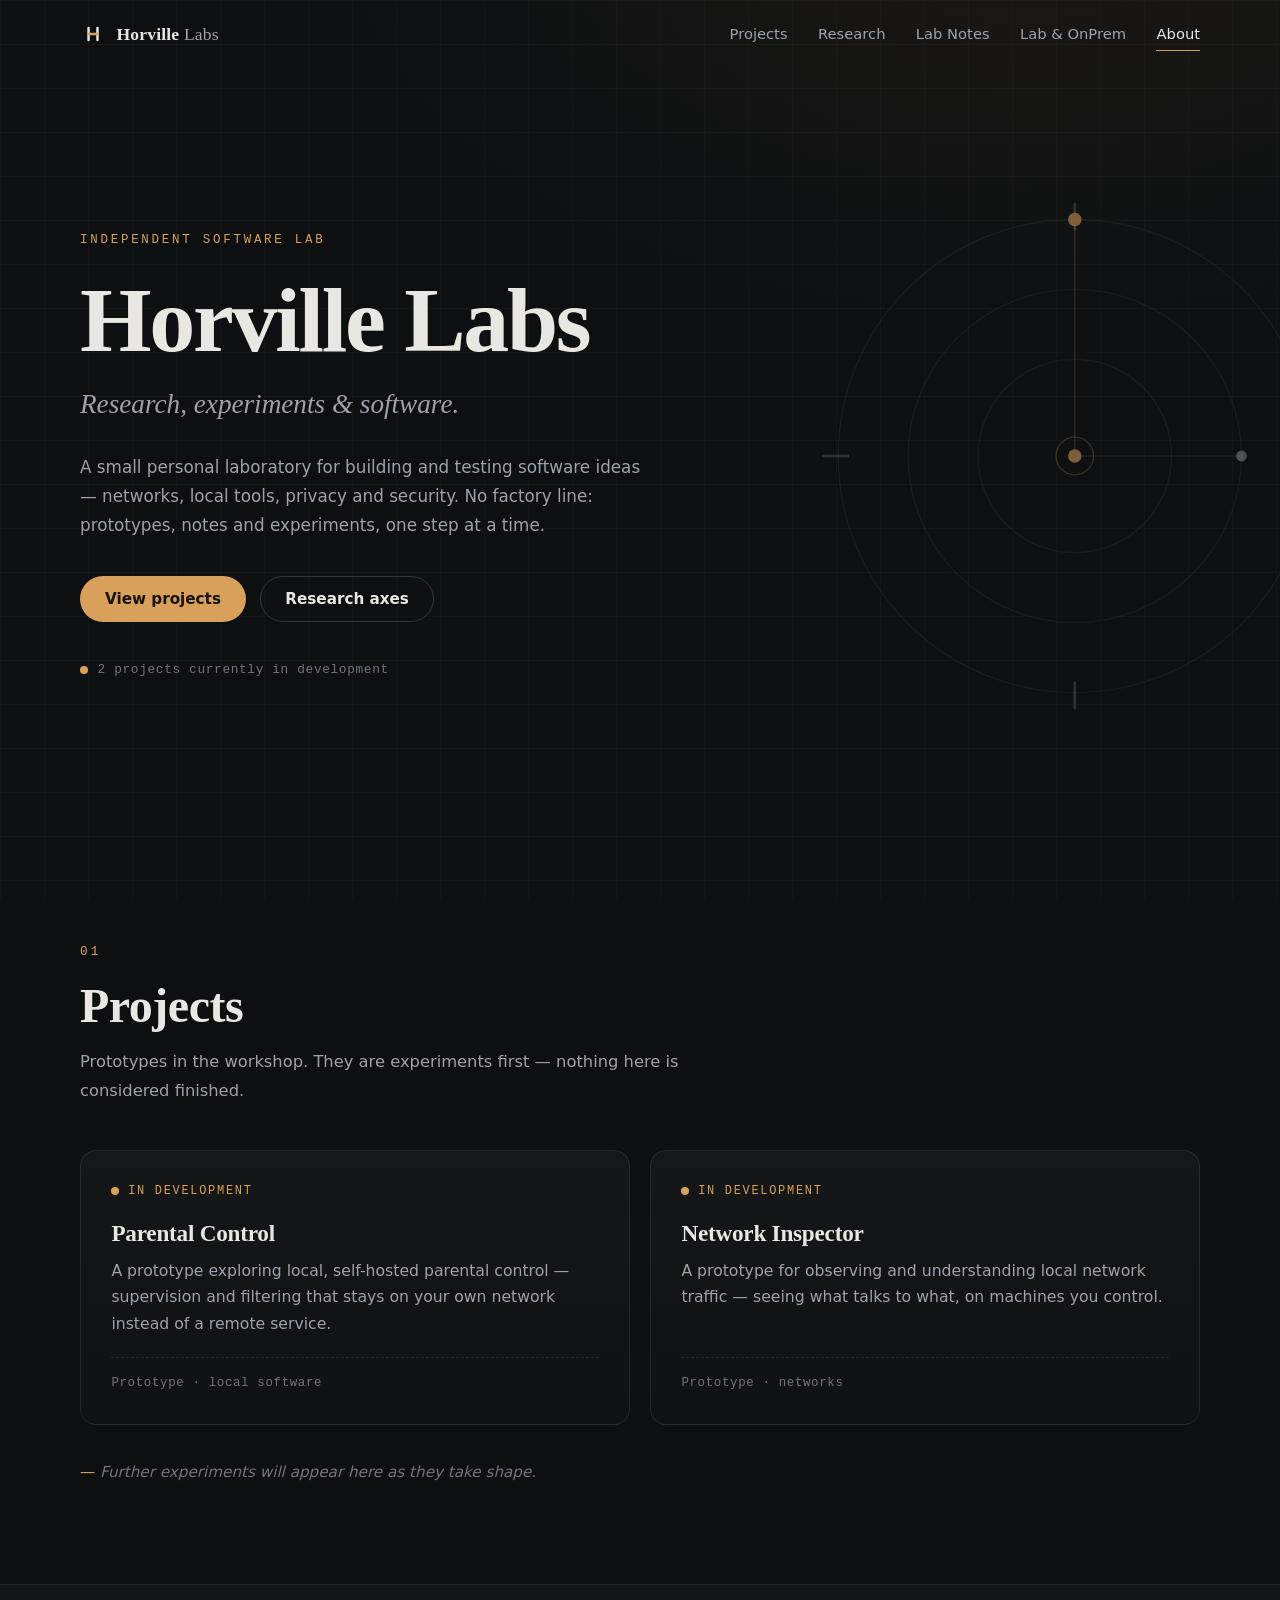
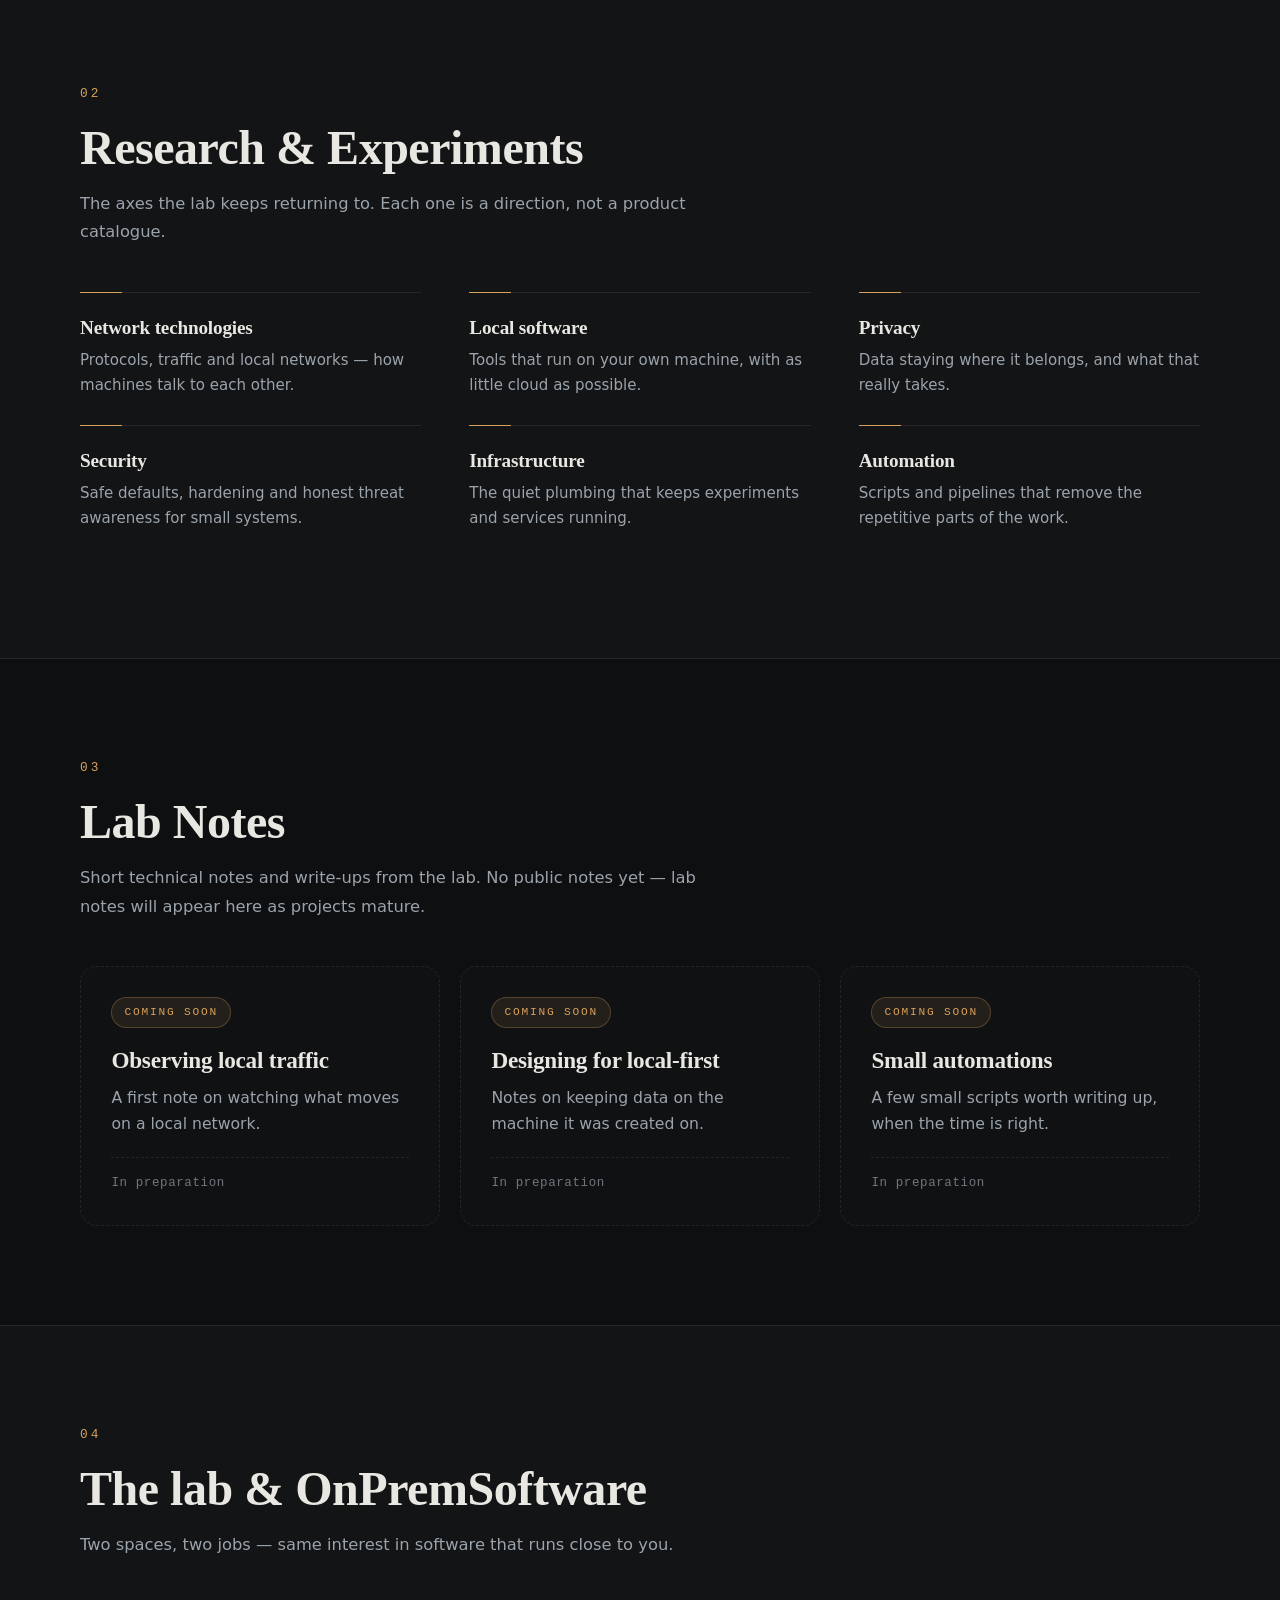
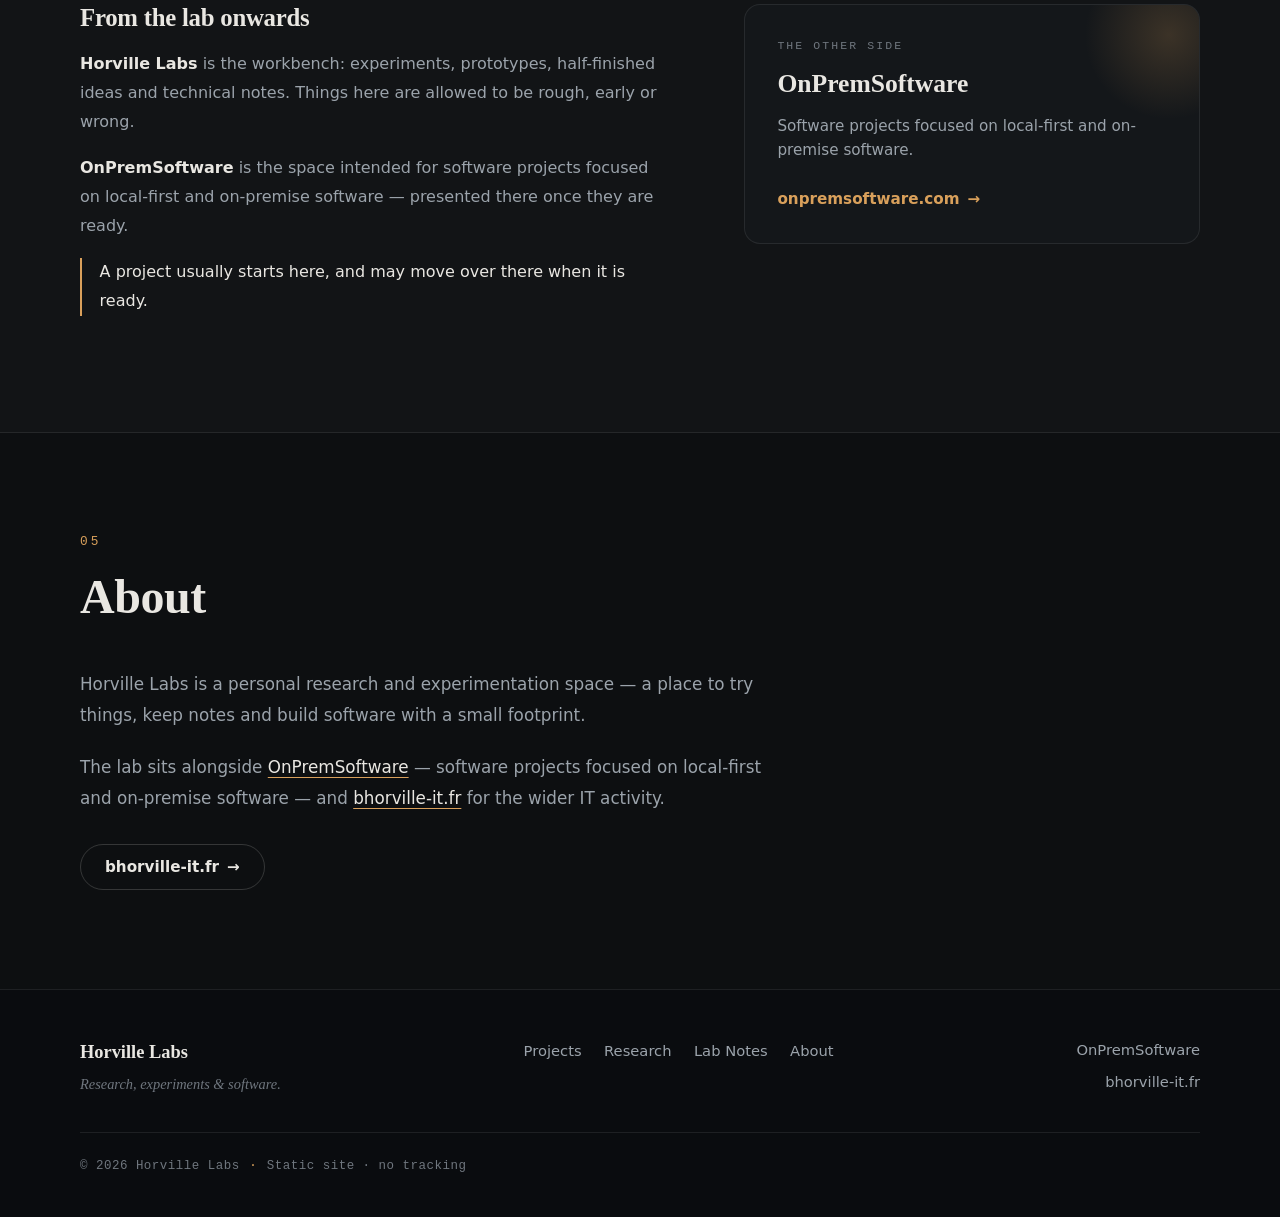
==== commit 5f68443f: "Remove Bernard Horville from about section" ====
--- a/index.html
+++ b/index.html
@@ -317,8 +317,7 @@
 
         <div class="about reveal">
           <p>
-            Horville Labs is the personal research and experimentation space
-            of <strong>Bernard Horville</strong> — a place to try things,
+            Horville Labs is a personal research and experimentation space — a place to try things,
             keep notes and build software with a small footprint.
           </p>
           <p>
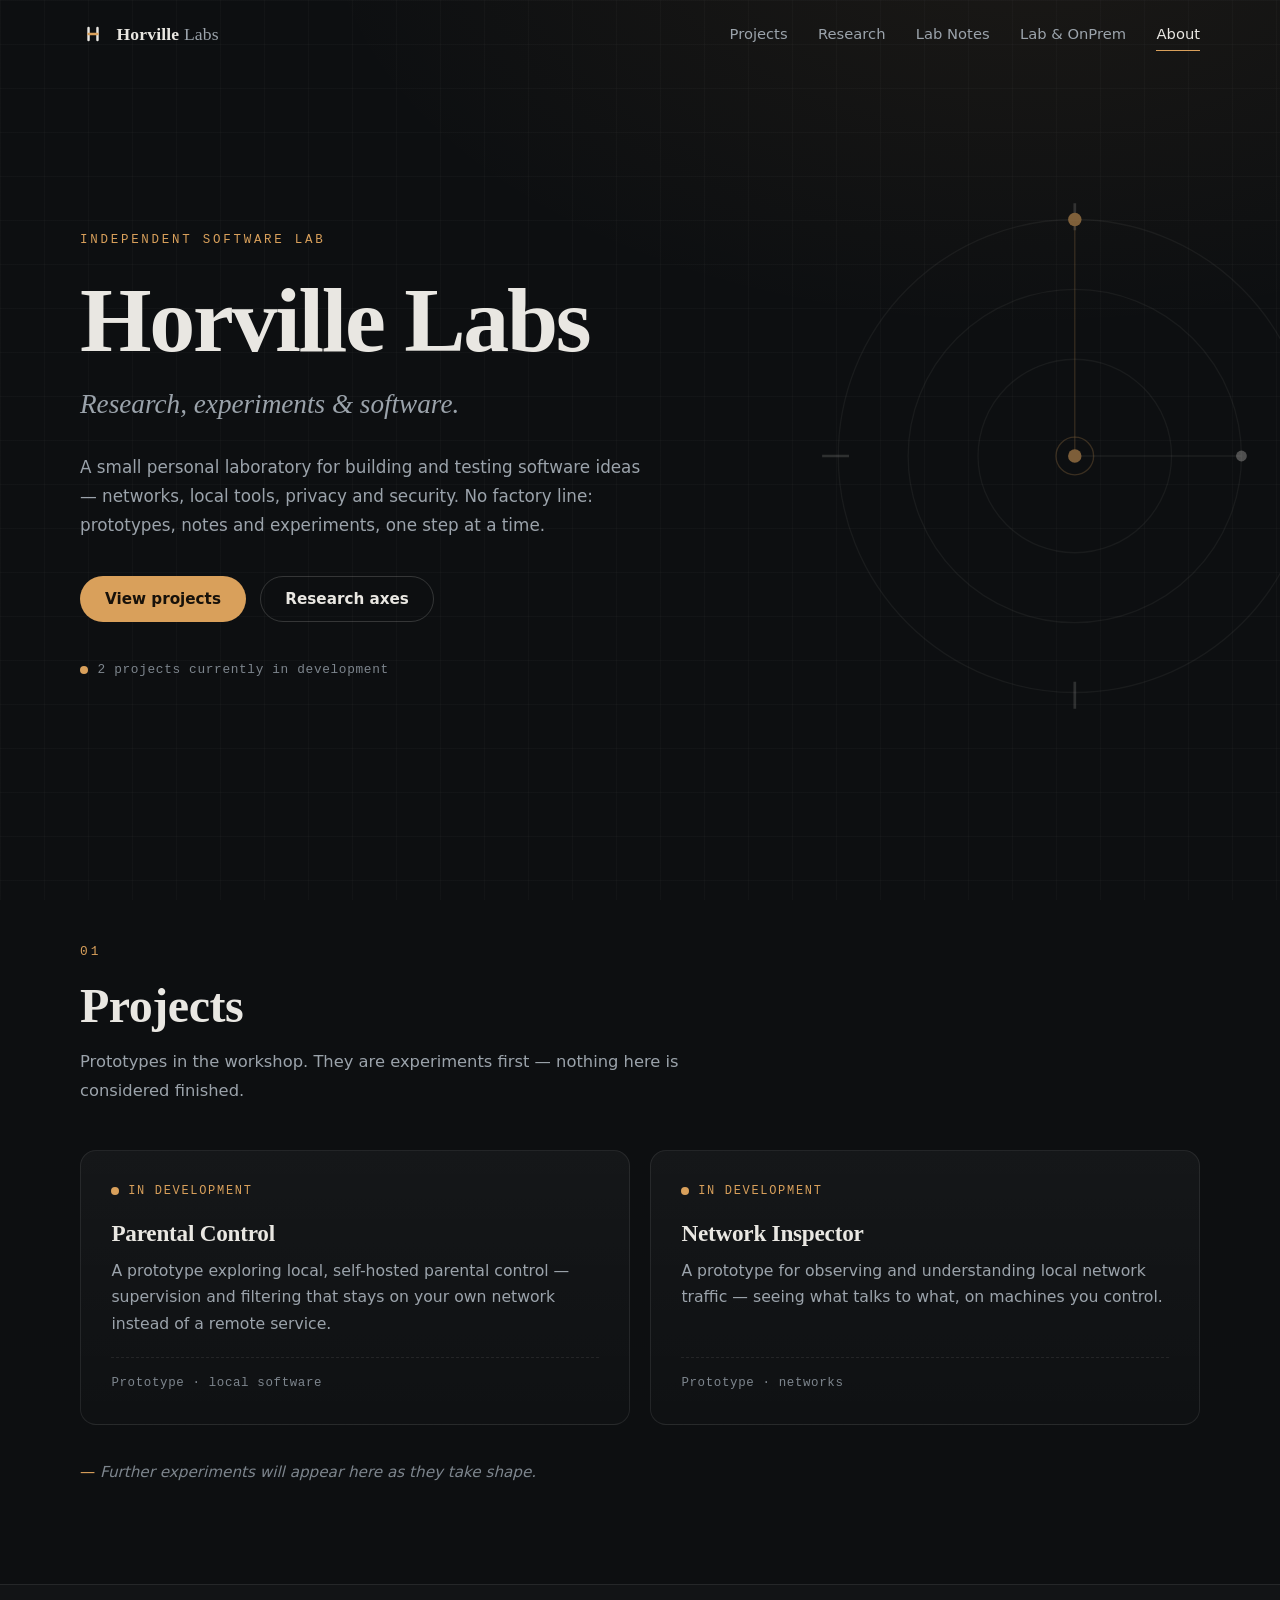
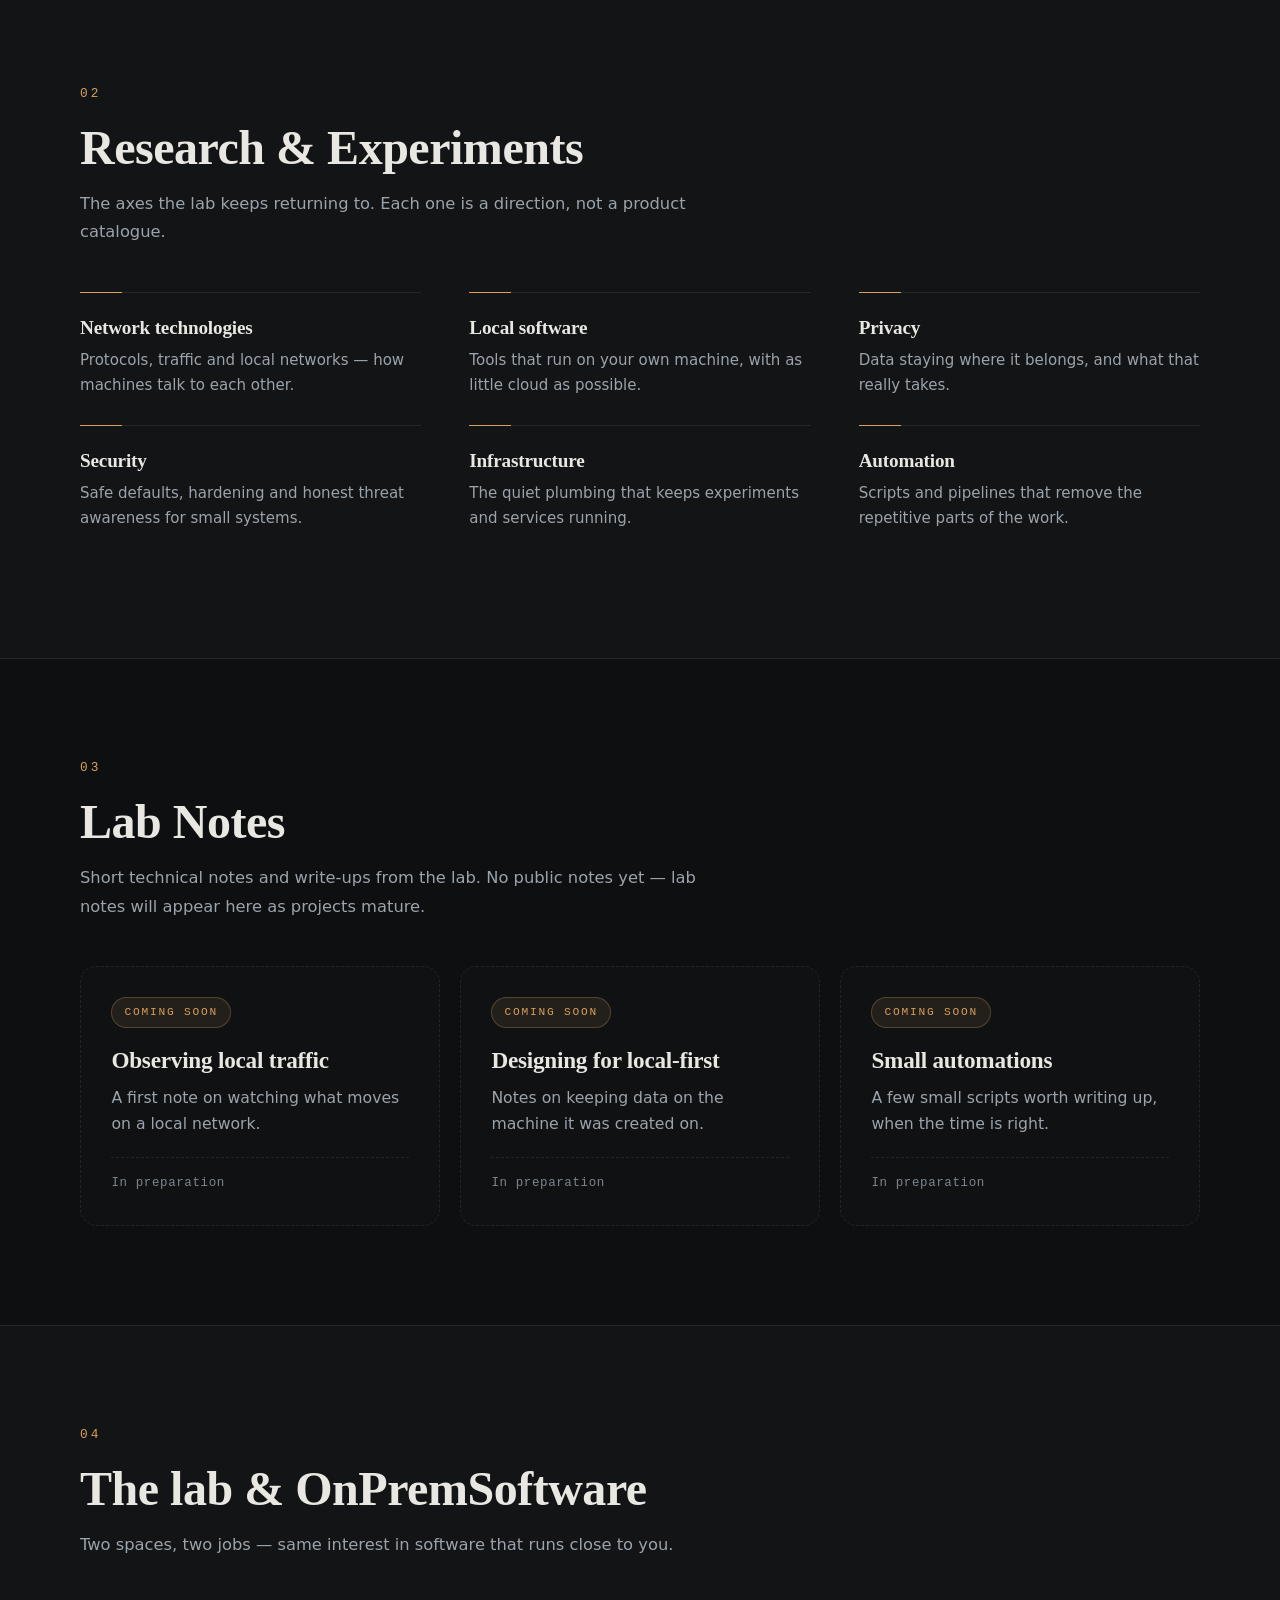
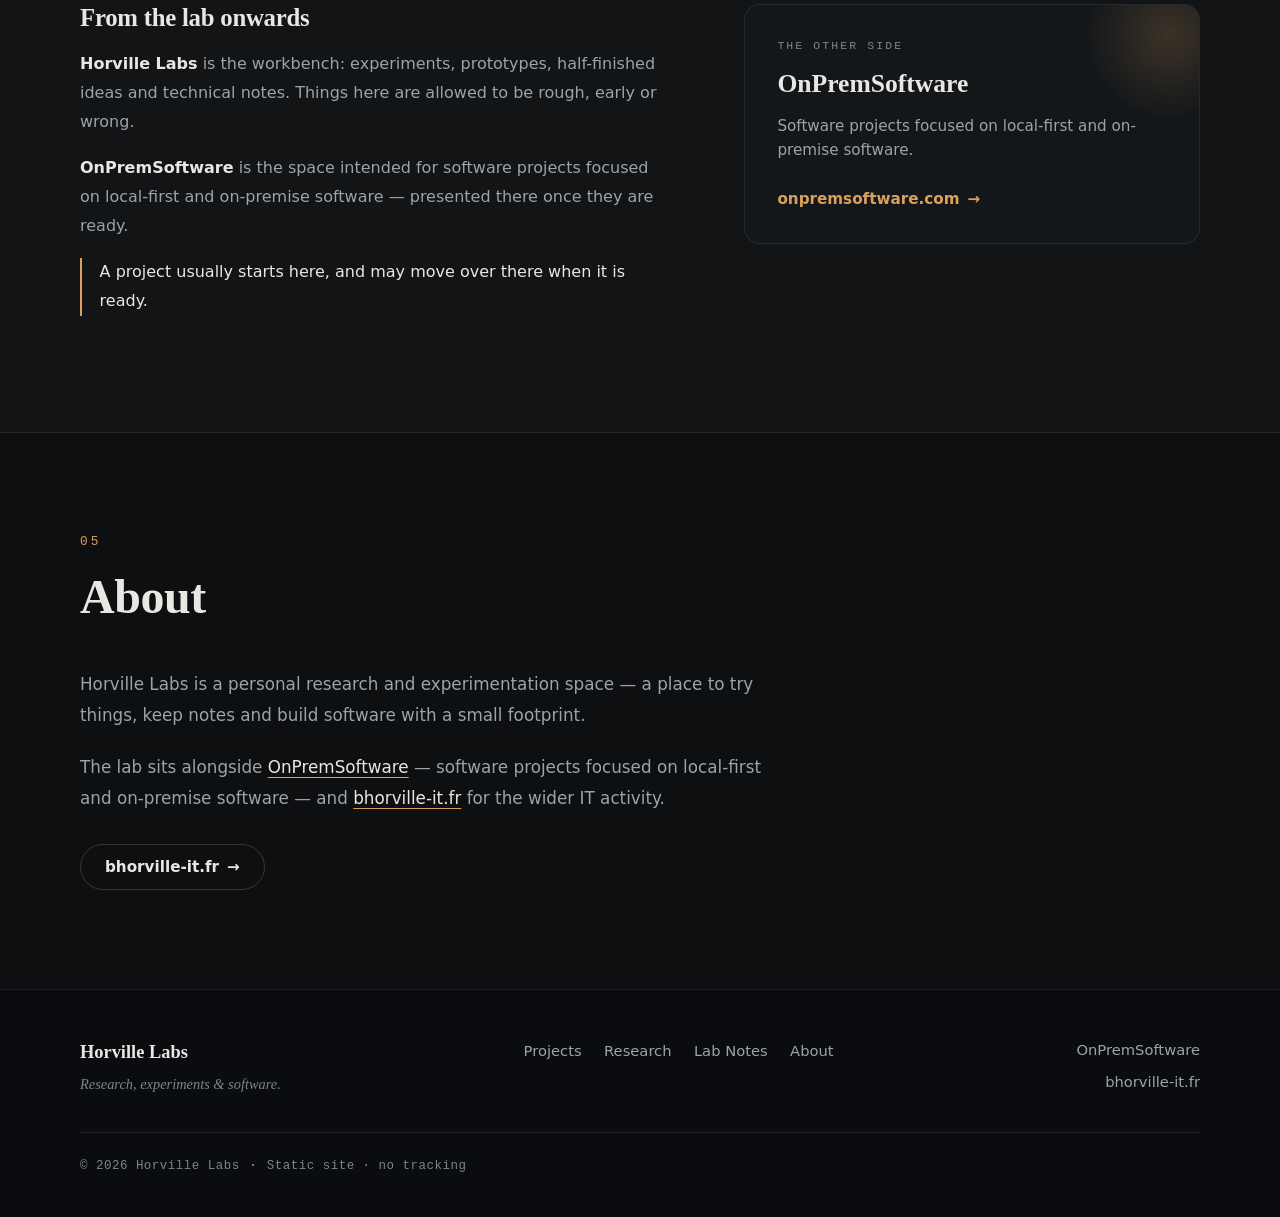
==== commit 3b3a51c4: "Apply review fixes: AA contrast, centralized link config, doc sync" ====
--- a/index.html
+++ b/index.html
@@ -32,6 +32,7 @@
 
   <link rel="stylesheet" href="css/style.css">
   <script>document.documentElement.classList.add('js');</script>
+  <script src="js/config.js" defer></script>
   <script src="js/main.js" defer></script>
 
   <script type="application/ld+json">
@@ -298,7 +299,7 @@
               Software projects focused on local-first and on-premise
               software.
             </p>
-            <a class="link-arrow" href="https://onpremsoftware.com" rel="noopener">
+            <a class="link-arrow" href="https://onpremsoftware.com" rel="noopener" data-site-link="onprem">
               onpremsoftware.com
               <span aria-hidden="true">&rarr;</span>
             </a>
@@ -322,13 +323,13 @@
           </p>
           <p>
             The lab sits alongside
-            <a href="https://onpremsoftware.com" rel="noopener">OnPremSoftware</a>
+            <a href="https://onpremsoftware.com" rel="noopener" data-site-link="onprem">OnPremSoftware</a>
             — software projects focused on local-first and on-premise
             software — and
-            <a href="https://bhorville-it.fr" rel="noopener">bhorville-it.fr</a>
+            <a href="https://bhorville-it.fr" rel="noopener" data-site-link="bhorville">bhorville-it.fr</a>
             for the wider IT activity.
           </p>
-          <a class="btn btn-ghost" href="https://bhorville-it.fr" rel="noopener">
+          <a class="btn btn-ghost" href="https://bhorville-it.fr" rel="noopener" data-site-link="bhorville">
             bhorville-it.fr <span aria-hidden="true">&rarr;</span>
           </a>
         </div>
@@ -354,8 +355,8 @@
       </nav>
 
       <div class="footer-links">
-        <a href="https://onpremsoftware.com" rel="noopener">OnPremSoftware</a>
-        <a href="https://bhorville-it.fr" rel="noopener">bhorville-it.fr</a>
+        <a href="https://onpremsoftware.com" rel="noopener" data-site-link="onprem">OnPremSoftware</a>
+        <a href="https://bhorville-it.fr" rel="noopener" data-site-link="bhorville">bhorville-it.fr</a>
       </div>
 
       <p class="footer-copy">
--- a/css/style.css
+++ b/css/style.css
@@ -12,7 +12,7 @@
   --line-strong: rgba(233, 231, 226, 0.18);
   --text: #e9e7e2;
   --muted: #9ba3ab;
-  --faint: #6f767e;
+  --faint: #7d858d;
   --accent: #d9a05b;
   --accent-strong: #e8b273;
   --accent-ink: #17110a;
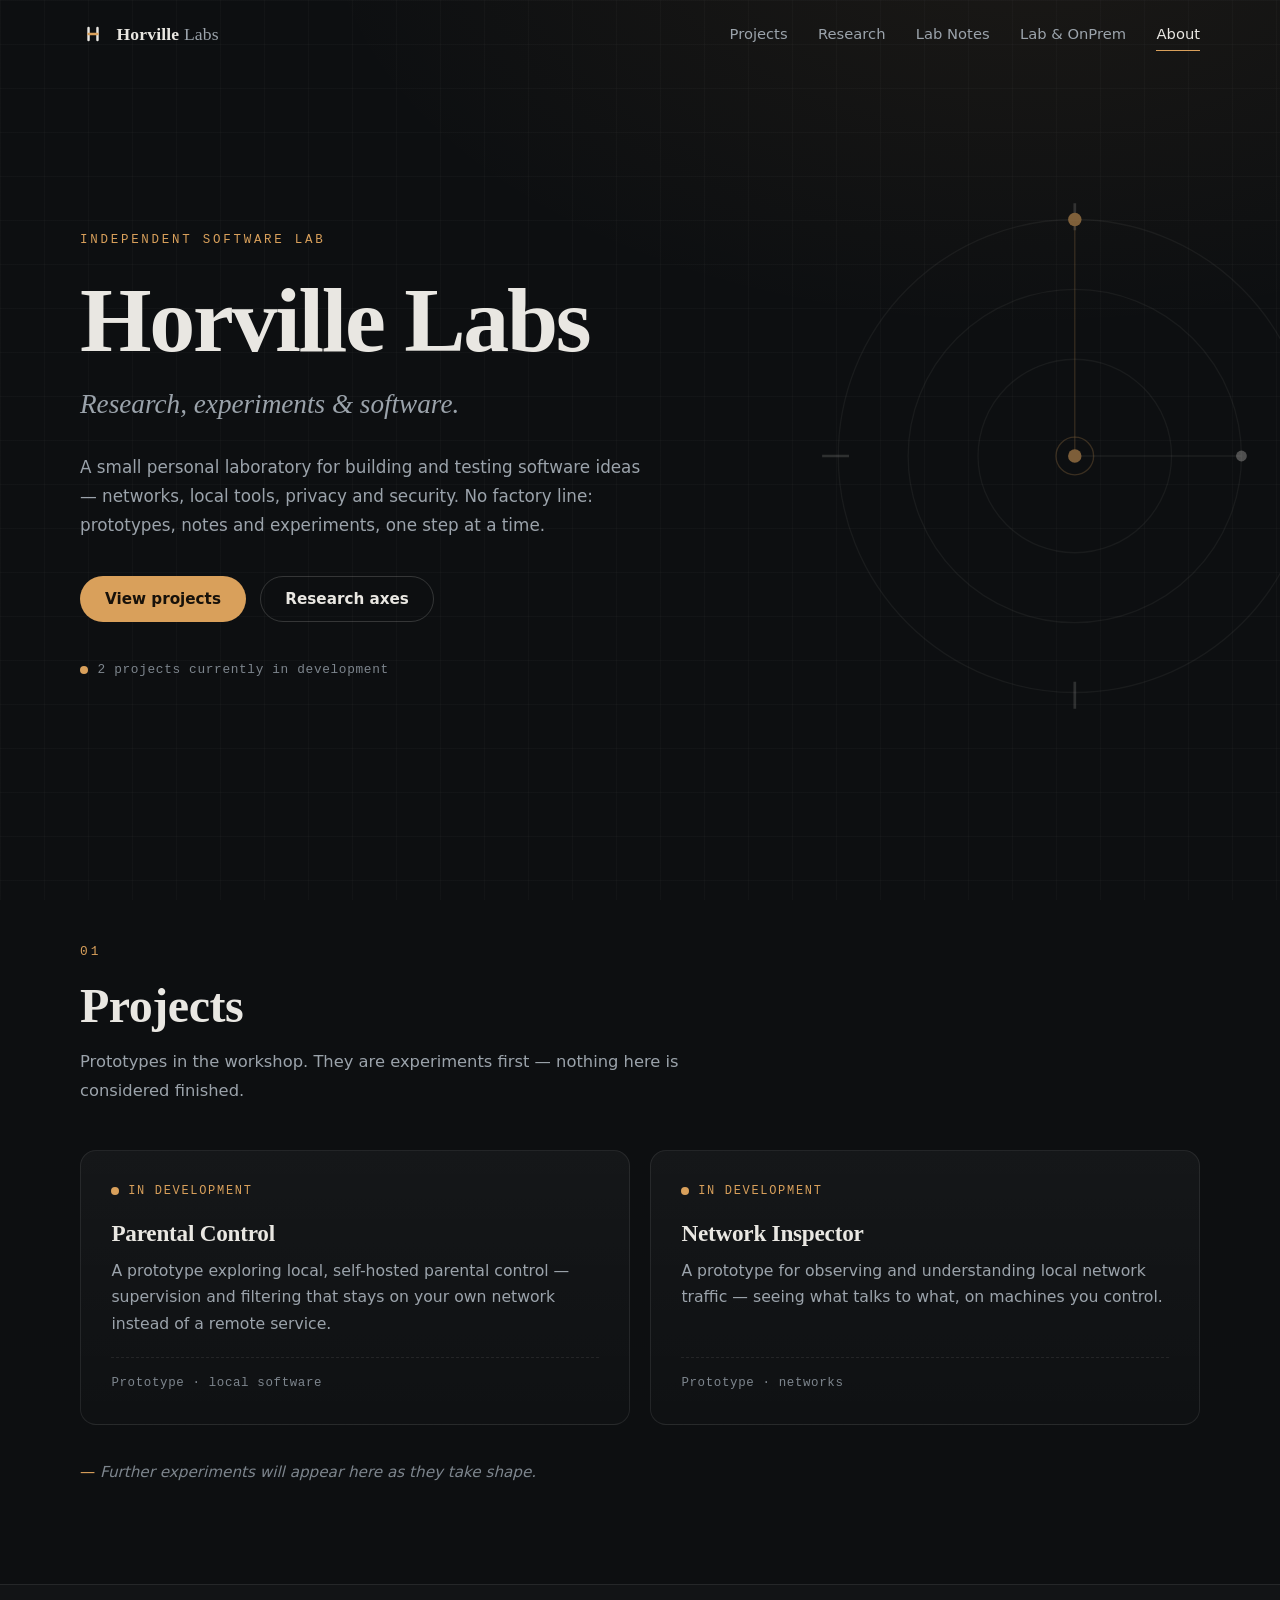
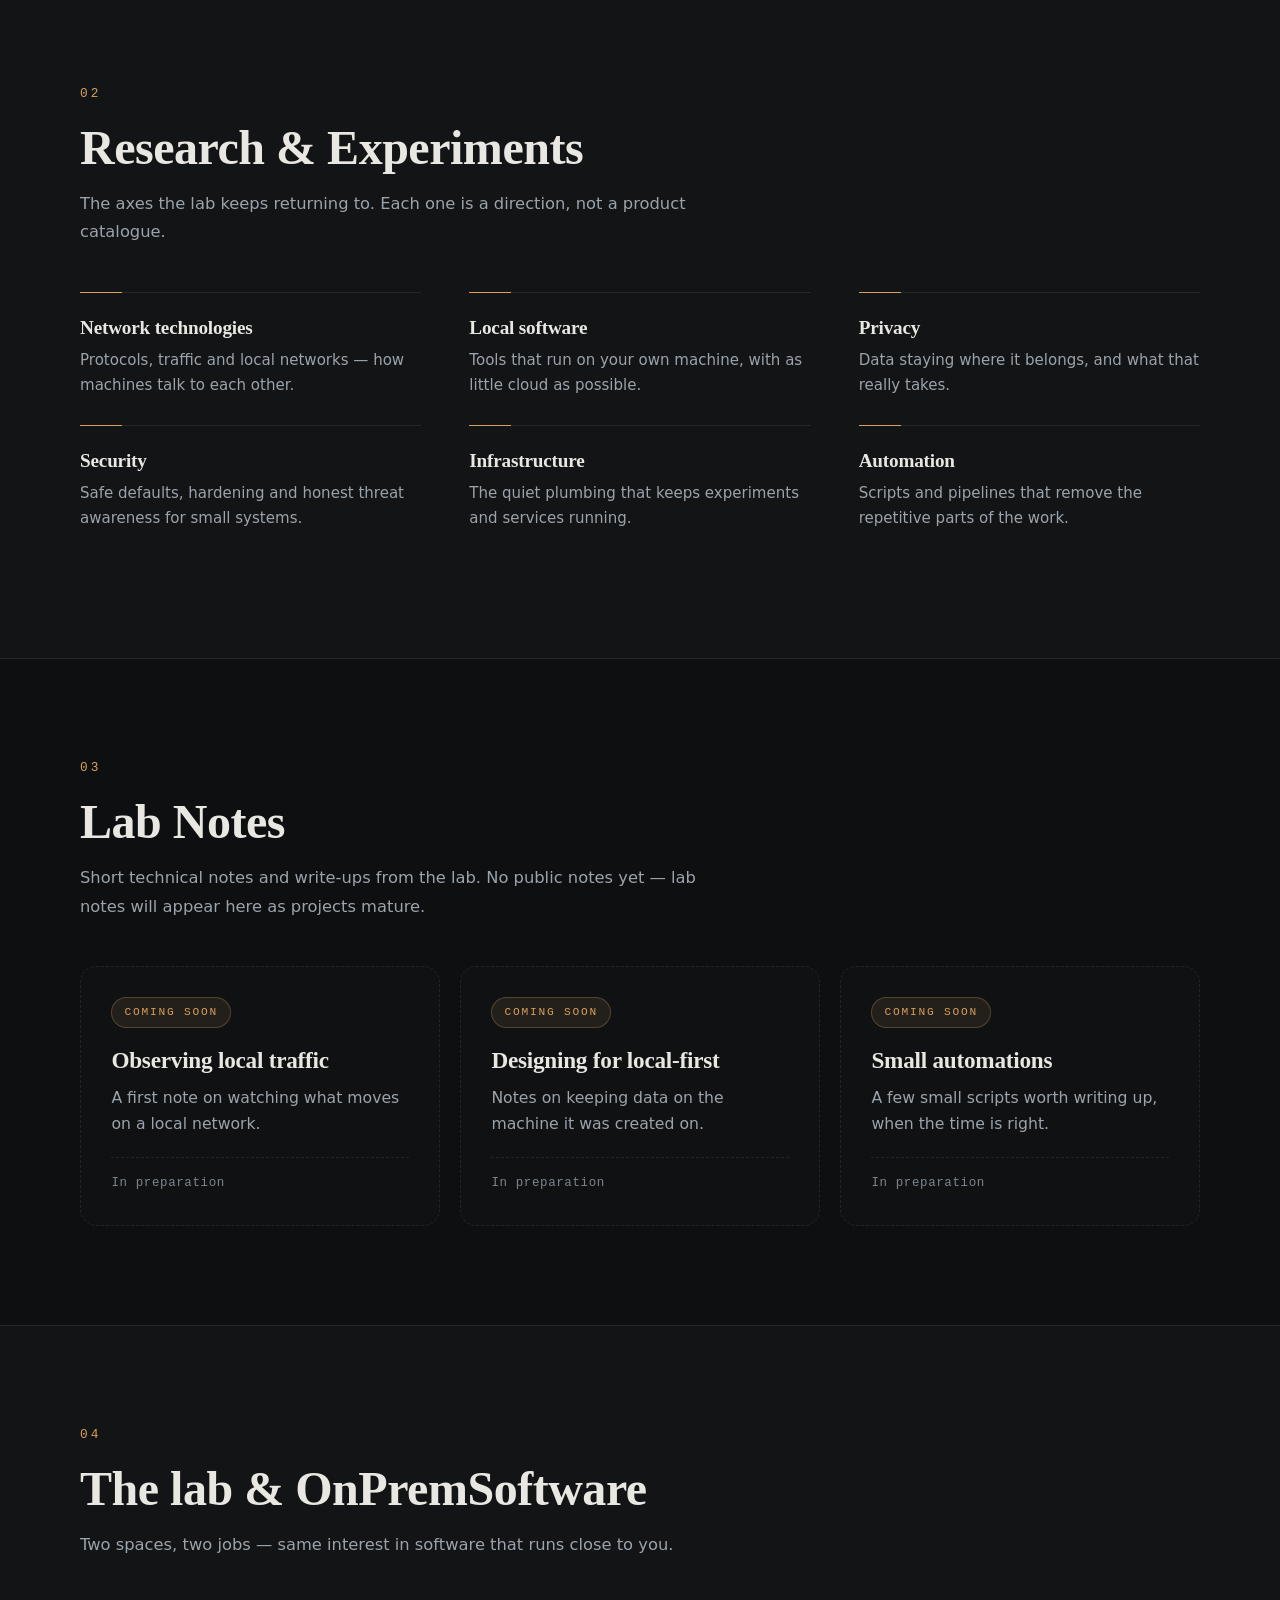
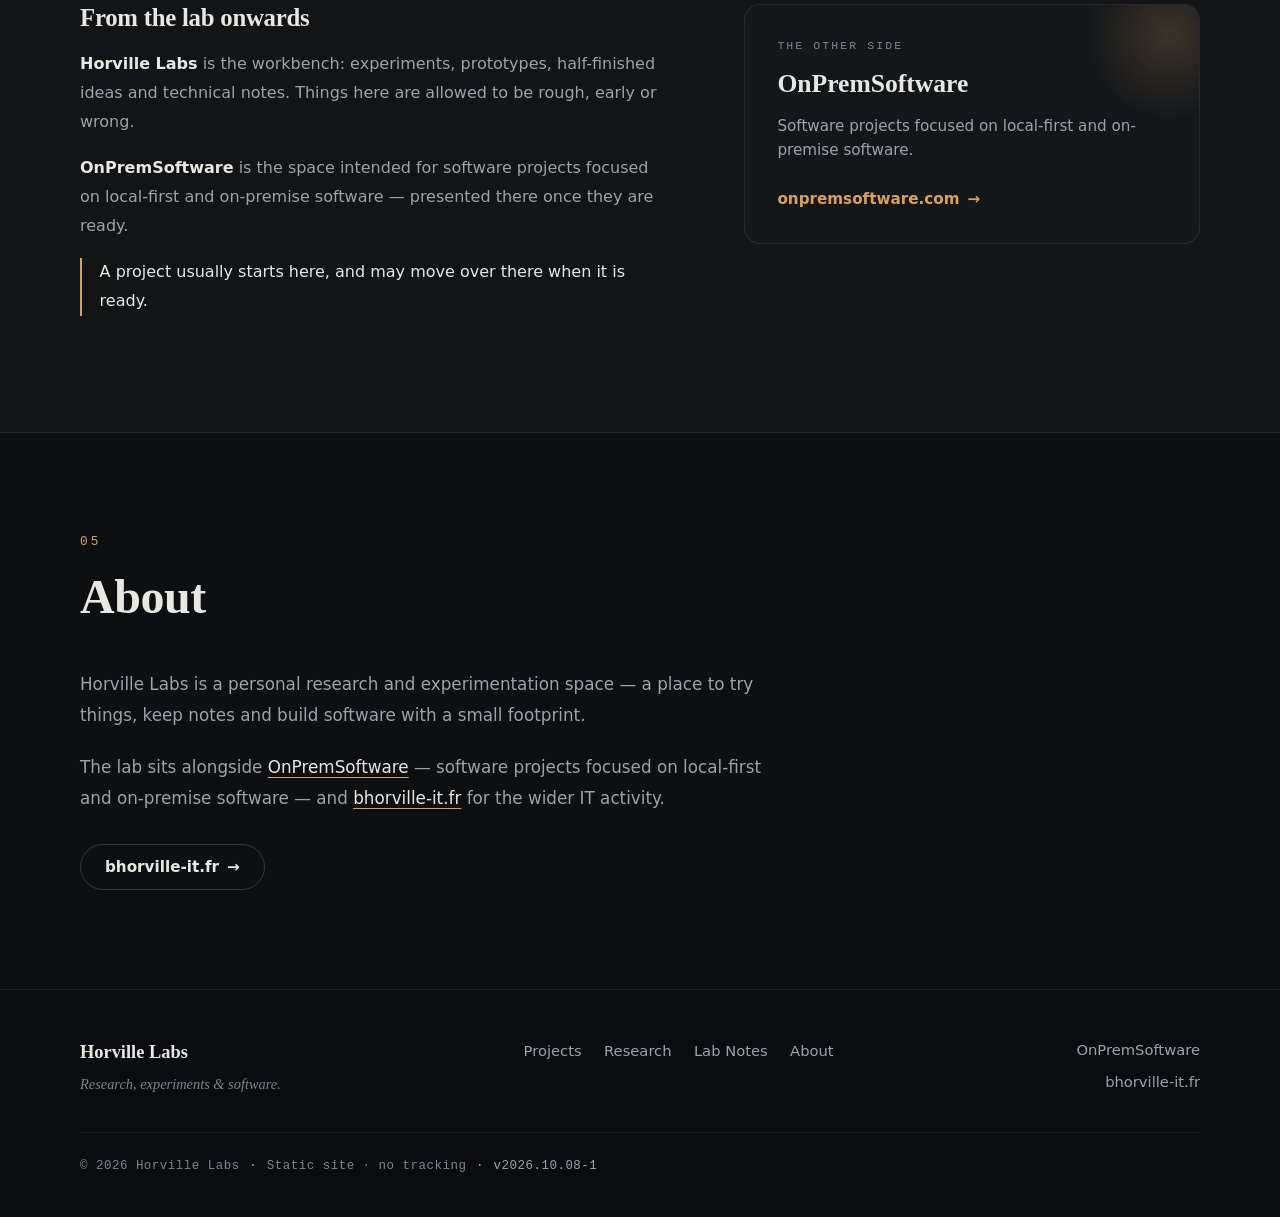
==== commit ec3dec9a: "Add config-driven deployment version marker in footer" ====
--- a/index.html
+++ b/index.html
@@ -9,6 +9,7 @@
   <link rel="canonical" href="https://horville-labs.fr/">
   <meta name="theme-color" content="#0d0f11">
   <meta name="color-scheme" content="dark">
+  <meta name="referrer" content="strict-origin-when-cross-origin">
   <meta name="author" content="Horville Labs">
 
   <meta property="og:type" content="website">
@@ -363,6 +364,8 @@
         <span>&copy; <span data-year>2026</span> Horville Labs</span>
         <span class="footer-sep" aria-hidden="true">·</span>
         <span>Static site · no tracking</span>
+        <span class="footer-sep" aria-hidden="true">·</span>
+        <span class="footer-version" data-version>v2026.10.08-1</span>
       </p>
     </div>
   </footer>
--- a/css/style.css
+++ b/css/style.css
@@ -899,6 +899,9 @@
 .footer-sep {
   color: var(--accent);
 }
+.footer-version {
+  color: var(--muted);
+}
 
 /* ---------- Scroll reveal (JS only) ---------- */
 
